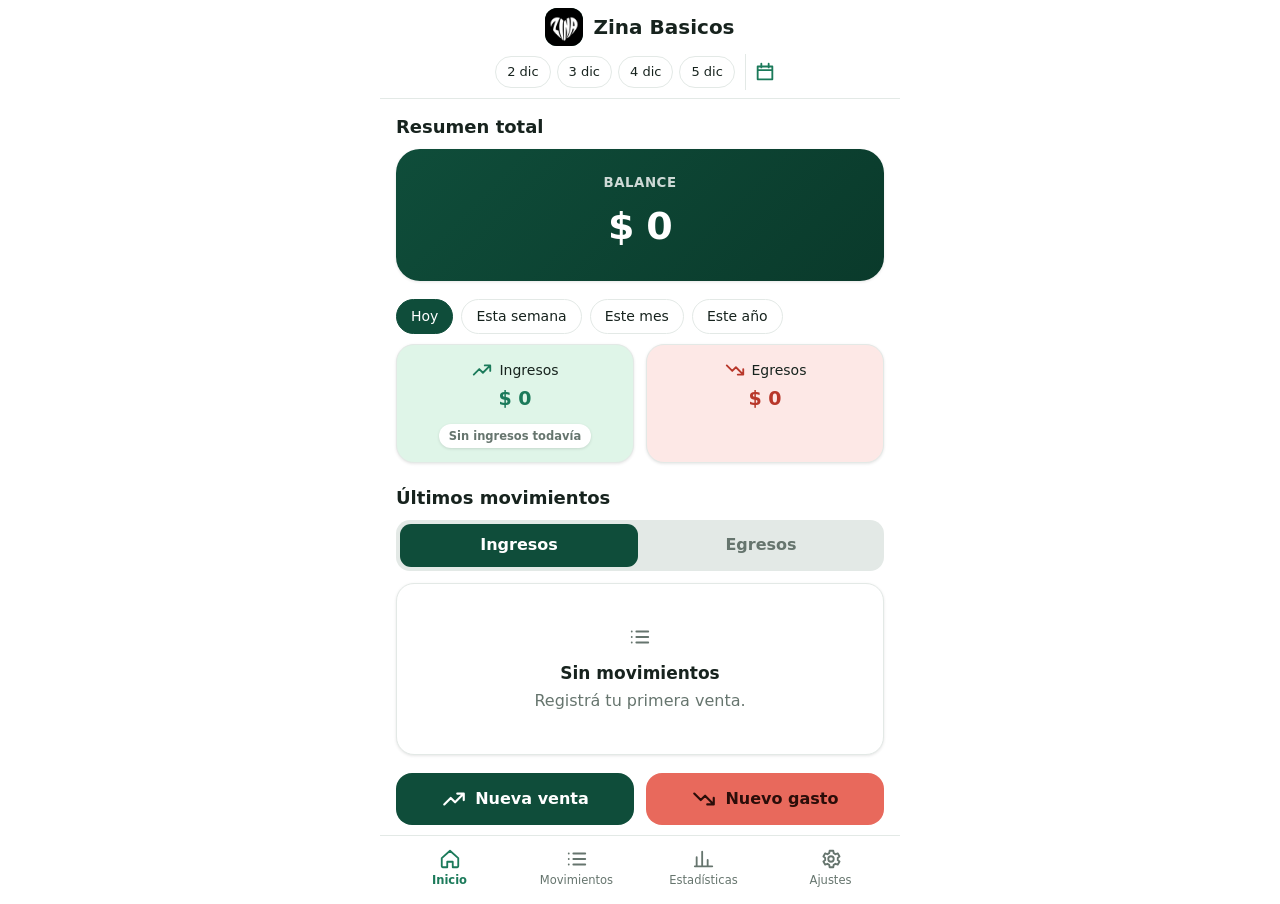
==== index.html @ 40f6b156 "Create index.html" ====
<!DOCTYPE html>
<html lang="es"><head><meta charset="utf-8">
<meta name="viewport" content="width=device-width, initial-scale=1, viewport-fit=cover, maximum-scale=1, user-scalable=no">
<title>Mi negocio</title>
<link rel="manifest" href="manifest.json">
<meta name="theme-color" content="#0f4d3a">
<meta name="mobile-web-app-capable" content="yes">
<link rel="icon" type="image/png" href="[data-uri]">
<link rel="apple-touch-icon" href="[data-uri]">
<style>
:root{--g:#0f4d3a;--g2:#1b7a5a;--gl:#dff5e8;--r:#b8372a;--rs:#e8695c;--rl:#fde8e6;--bg:#f4f6f5;--c:#fff;--t:#17231e;--m:#66756e;--b:#e3e9e6;--sh:0 2px 10px rgba(15,77,58,.08);box-sizing:border-box;padding-top:env(safe-area-inset-top,0px);padding-bottom:env(safe-area-inset-bottom,0px)}
:root[data-theme="dark"]{color-scheme:dark;--g:#1f7a5c;--g2:#3fb98a;--gl:#12291f;--r:#d9534a;--rl:#2e1715;--bg:#0b0b0c;--c:#161618;--t:#ececec;--m:#9a9a9f;--b:#2a2a2e;--sh:none}
*,*::before,*::after{box-sizing:inherit}
[hidden]{display:none!important}
/* Android: fondo blanco, sin zoom ni selección de texto */
:root{--bg:#fff;--c:#fff;--sh:0 1px 3px rgba(0,0,0,.1)}
html,body{background:#fff;font-family:Roboto,system-ui,"Segoe UI",sans-serif;touch-action:pan-x pan-y;user-select:none;-webkit-user-select:none;-webkit-touch-callout:none;-webkit-tap-highlight-color:transparent}
input,textarea,select{user-select:text;-webkit-user-select:text}
.card{border:1px solid var(--b)}.bal{text-align:center}.hd{justify-content:center}.sum{align-items:center;text-align:center}
.btn:active,.chip:active,nav button:active,.dots:active,.opt:active{opacity:.65}
body.kb nav,body.kb .fab{display:none!important}
body.kb .layer>div.fx .fxb{padding-bottom:45vh}
/* Botones y menú forman un solo bloque fijo abajo, sin huecos */
#dock{position:fixed;bottom:0;left:50%;transform:translateX(-50%);width:100%;max-width:520px;z-index:5;background:var(--bg)}
#dock .fab,#dock nav{position:static;transform:none;width:auto;max-width:none;bottom:auto;left:auto}
form,input,textarea,select{scroll-margin-top:112px;scroll-margin-bottom:12px}
/* Cabecera fija con fechas y barra de acciones sobre el menú */
#top{position:fixed;top:0;left:50%;transform:translateX(-50%);width:100%;max-width:520px;z-index:6;background:var(--bg);border-bottom:1px solid var(--b);padding:calc(8px + env(safe-area-inset-top,0px)) 16px 8px}
.brand{display:flex;align-items:center;gap:10px;justify-content:center}.brand h1{font-size:20px}.brand .logo{width:38px;height:38px;border-radius:12px;position:relative;overflow:hidden}.logo img{position:absolute;inset:0;width:100%;height:100%;object-fit:cover}
.dates{display:flex;align-items:center;gap:6px;margin-top:8px;overflow-x:auto;justify-content:center}
.dates .chip{padding:6px 11px;font-size:13px}
.calb{position:relative;width:40px;height:36px;display:grid;place-items:center;border-left:1px solid var(--b);margin-left:4px;color:var(--g2);flex:none}
.calb input{position:absolute;inset:0;width:100%;height:100%;opacity:0;padding:0;min-height:0;border:0}
#app{padding-top:104px;padding-bottom:170px}
.fab{position:fixed;left:50%;transform:translateX(-50%);width:100%;max-width:520px;bottom:calc(66px + env(safe-area-inset-bottom,0px));display:grid;grid-template-columns:1fr 1fr;gap:12px;padding:10px 16px;background:var(--bg);z-index:5}
.fab .btn{display:flex;align-items:center;justify-content:center;gap:8px}.fab .btn svg{width:26px;height:26px}
.fab .fin{background:var(--g)}.fab .fout{background:var(--rs);color:#2b0d09}.fab .cnt{background:var(--c);color:var(--g2);border:2px solid var(--g2);box-shadow:none}
html,body{margin:0;background:var(--bg);color:var(--t);font:16px/1.4 Roboto,system-ui,"Segoe UI",sans-serif}
button,input,select,textarea{font:inherit;color:inherit}
button{cursor:pointer;border:0;background:none}
#app{max-width:520px;margin:0 auto;padding:114px 16px 190px;min-height:100vh}
h1,h2,h3,p{margin:0}
.hd{display:flex;align-items:center;gap:12px;margin-bottom:16px}
.logo{width:44px;height:44px;border-radius:14px;background:var(--g);color:#fff;display:grid;place-items:center}
.hd h1{font-size:20px;font-weight:700}.hd p{color:var(--m);font-size:14px}
svg{width:22px;height:22px;fill:none;stroke:currentColor;stroke-width:2;stroke-linecap:round;stroke-linejoin:round;flex:none}
.bal{background:linear-gradient(135deg,var(--g),#0a3a2b);color:#fff;border-radius:24px;padding:22px;box-shadow:var(--sh)}
.bal small{opacity:.8;font-weight:600;letter-spacing:.04em}
.bal .big{font-size:38px;font-weight:800;margin:6px 0;letter-spacing:-.02em}
.bal p{font-size:13px;opacity:.75}
.bal.neg{background:linear-gradient(135deg,#c0392b,#8c2a20)}
.chips{display:flex;gap:8px;margin:18px 0 10px;overflow-x:auto}
.chip{padding:7px 14px;border-radius:999px;background:var(--c);border:1px solid var(--b);font-size:14px;white-space:nowrap}
.chip.on{background:var(--g);border-color:var(--g);color:#fff}
.two{display:grid;grid-template-columns:1fr 1fr;gap:12px}
.card{background:var(--c);border-radius:18px;padding:14px;box-shadow:var(--sh)}
.sum{display:flex;flex-direction:column;gap:4px}.sum b{font-size:19px}.sum span{display:flex;align-items:center;gap:6px;font-size:14px}
.sum.in{background:var(--gl)}.sum.in svg,.sum.in b{color:var(--g2)}
.sum.out{background:var(--rl)}.sum.out svg,.sum.out b{color:var(--r)}
h2.sec{font-size:18px;margin:22px 0 10px}
.tabs{display:grid;grid-template-columns:repeat(var(--n,2),1fr);gap:4px;background:var(--b);padding:4px;border-radius:14px;margin-bottom:12px}
.tabs button{padding:10px 4px;border-radius:11px;font-weight:600;color:var(--m)}
.tabs .on{color:#fff;background:var(--g)}.tabs .on.o{background:var(--r)}
.row{display:flex;align-items:center;gap:10px;padding:12px 4px;border-bottom:1px solid var(--b)}
.row:last-child{border:0}
.row .tx{flex:1;min-width:0}.row .tx b{display:block;overflow:hidden;text-overflow:ellipsis;white-space:nowrap}.row .tx small{color:var(--m)}
.amt{font-weight:700;white-space:nowrap}.amt.in{color:var(--g2)}.amt.out{color:var(--r)}
.dots{width:40px;height:40px;border-radius:12px;display:grid;place-items:center;color:var(--m)}
.dots:hover{background:var(--b)}
.acts{display:grid;grid-template-columns:1fr 1fr;gap:12px;margin-top:16px}
.btn{min-height:52px;border-radius:16px;font-weight:700;color:#fff;background:var(--g);padding:0 14px}
.btn.red{background:var(--rs);color:#2b0d09}.btn.ghost{background:var(--b);color:var(--t)}.btn.dng{background:var(--r)}
.link{color:var(--g2);font-weight:600;padding:8px 0}
.empty{text-align:center;padding:28px 12px;color:var(--m)}.empty b{display:block;color:var(--t);margin:8px 0 4px;font-size:17px}
nav{position:fixed;bottom:0;left:50%;transform:translateX(-50%);width:100%;max-width:520px;display:grid;grid-template-columns:repeat(var(--nn,4),1fr);background:var(--c);border-top:1px solid var(--b);padding:6px 6px calc(6px + env(safe-area-inset-bottom,0px));z-index:5}
nav button{display:flex;flex-direction:column;align-items:center;gap:2px;padding:6px 2px;font-size:11.5px;color:var(--m);border-radius:12px}
nav button.on{color:var(--g2);font-weight:700}
.layer{position:fixed;inset:0;z-index:20;background:var(--bg);overflow:auto;padding-top:env(safe-area-inset-top,0px)}
.layer>div{max-width:520px;margin:0 auto;padding:12px 16px 40px}
.fh{display:flex;align-items:center;gap:8px;margin-bottom:12px}.fh h2{font-size:20px}
.ib{width:44px;height:44px;border-radius:14px;display:grid;place-items:center;background:var(--c);box-shadow:var(--sh)}
label{display:block;font-weight:600;font-size:14px;margin:14px 0 6px}
input,select,textarea{width:100%;padding:13px 14px;border-radius:14px;border:1.5px solid var(--b);background:var(--c);min-height:48px}
input:focus,select:focus,textarea:focus,button:focus-visible{outline:3px solid var(--g2);outline-offset:1px}
.amtin{font-size:28px;font-weight:800}
.err{color:var(--r);font-size:13px;min-height:16px;display:block;margin-top:4px}
.shade{position:fixed;inset:0;background:rgba(0,0,0,.45);z-index:30;display:flex;align-items:flex-end;justify-content:center}
.shade.mid{align-items:center;padding:20px}
.sheet{background:var(--c);width:100%;max-width:520px;border-radius:24px 24px 0 0;padding:18px 18px calc(18px + env(safe-area-inset-bottom,0px))}
.mid .sheet{border-radius:22px}
.sheet h3{margin-bottom:8px}.sheet .opt{display:flex;gap:12px;align-items:center;width:100%;padding:14px 8px;text-align:left;border-radius:12px;font-weight:600}
.sheet .opt:hover{background:var(--b)}.sheet .opt.d{color:var(--r)}
dl{display:grid;grid-template-columns:auto 1fr;gap:8px 14px;margin:10px 0 16px}dt{color:var(--m)}dd{margin:0;font-weight:600;text-align:right;word-break:break-word}
#toast{position:fixed;left:50%;bottom:160px;transform:translateX(-50%);background:var(--g);color:#fff;padding:12px 18px;border-radius:14px;z-index:50;box-shadow:0 6px 20px rgba(0,0,0,.25);max-width:90%}
#toast.bad{background:var(--r)}
.chart{display:flex;align-items:flex-end;gap:8px;height:130px;overflow-x:auto;padding-bottom:4px}
.bk{flex:1;min-width:34px;display:flex;flex-direction:column;align-items:center;height:100%;justify-content:flex-end;font-size:11px;color:var(--m)}
.bars{display:flex;align-items:flex-end;gap:3px;height:100%;width:100%;justify-content:center}
.bars i{display:block;width:45%;max-width:18px;border-radius:5px 5px 0 0;min-height:2px}
.bars .i{background:var(--g2)}.bars .o{background:var(--rs)}
textarea.box{min-height:110px;font-size:12px;font-family:ui-monospace,monospace}
.kv{display:flex;justify-content:space-between;padding:10px 0;border-bottom:1px solid var(--b)}
.sw{width:52px;height:30px;border-radius:999px;background:var(--b);position:relative;flex:none;transition:.2s}.sw i{position:absolute;top:3px;left:3px;width:24px;height:24px;border-radius:50%;background:#fff;transition:.2s}.sw.on{background:var(--g2)}.sw.on i{left:25px}
/* Formularios de inventario: tarjeta centrada */
.ctr{min-height:100%;display:flex;flex-direction:column}.ctr .fcard{margin:auto 0}
.fcard{background:var(--c);border:1px solid var(--b);border-radius:28px;padding:26px 20px;box-shadow:0 8px 28px rgba(0,0,0,.12)}
.fcard h2{text-align:center;font-size:22px}.fcard .sub{text-align:center;color:var(--m);font-size:14px;margin:4px 0 8px}
.ficon{width:64px;height:64px;border-radius:20px;background:var(--gl);color:var(--g2);display:grid;place-items:center;margin:0 auto 12px}.ficon svg{width:30px;height:30px}.ficon.out{background:var(--rl);color:var(--r)}
/* Formulario de venta/gasto: encabezado de color con el importe grande y hoja blanca debajo */
.layer>div.fx{padding:0;min-height:100%;display:flex;flex-direction:column}.fx form{flex:1;display:flex;flex-direction:column}
.fxh{background:linear-gradient(135deg,var(--g),#0a3a2b);color:#fff;padding:12px 20px 52px}.fxh.out{background:linear-gradient(135deg,#c0453a,#8c2a20)}
.fxt{display:flex;align-items:center;gap:12px;margin-bottom:18px}.fxt b{font-size:19px}.fxt .ib{background:rgba(255,255,255,.18);box-shadow:none;color:#fff}
.fxh label{color:rgba(255,255,255,.8);margin:0 0 4px}.fxh .err{color:#ffe1dd}
.pf2{display:flex;align-items:center;gap:8px}.pf2 span{font-size:38px;font-weight:800;opacity:.8}.pf2 input{background:transparent;border:0;border-bottom:2px solid rgba(255,255,255,.5);border-radius:0;color:#fff;font-size:42px;font-weight:800;padding:0 0 4px;min-height:0}.pf2 input::placeholder{color:rgba(255,255,255,.45)}.pf2 input:focus{outline:0;border-bottom-color:#fff}
.fxb{flex:1;background:var(--bg);border-radius:28px 28px 0 0;margin-top:-28px;padding:8px 20px 40px}
/* Formularios como hoja inferior: simples, compactos y con el botón Guardar siempre a la vista */
@keyframes up{from{transform:translateY(40px);opacity:0}}
.layer:has(.fx),.layer:has(.ctr){background:rgba(0,0,0,.5);display:flex;align-items:flex-end}
.layer>div.fx,.layer>div.ctr{width:100%;min-height:0;max-height:94%;overflow:auto;background:var(--c);border-radius:28px 28px 0 0;padding:0;animation:up .25s ease-out}
.layer>div.fx::before{content:"";display:block;width:44px;height:5px;border-radius:9px;background:var(--b);margin:10px auto 0;flex:none}
.layer>div.ctr{padding:10px 20px 24px}
.ctr .fcard{box-shadow:none;border:0;background:none;padding:0;margin:0}
.fx .fxh,.fx .fxh.out{background:none;color:var(--t);padding:8px 20px 0}
.fx .fxt{margin-bottom:6px}.fx .fxt b{font-size:18px;color:var(--g2)}.fx .fxh.out .fxt b{color:var(--r)}
.fx .fxt .ib{background:var(--b);color:var(--t);width:40px;height:40px;border-radius:12px}
.fx .fxh label{color:var(--m);font-size:13px;margin:0 0 2px}.fx .fxh .err{color:var(--r)}
.fx .pf2 span{color:var(--m);font-size:30px}.fx .pf2 input{color:var(--t);font-size:36px;border-bottom:2px solid var(--b)}.fx .pf2 input::placeholder{color:var(--m);opacity:.5}.fx .pf2 input:focus{border-bottom-color:var(--g2)}
.fx .fxb{background:none;border-radius:0;margin:0;padding:0 20px 14px}
.fxb label,.ctr label{font-size:13px;color:var(--m);margin:12px 0 5px}
.fxb input,.fxb textarea,.fxb select,.ctr input,.ctr textarea,.ctr select{background:var(--b);background:color-mix(in srgb,var(--b) 55%,transparent);border-color:transparent;min-height:46px}
.fxb input:focus,.fxb textarea:focus,.fxb select:focus,.ctr input:focus,.ctr textarea:focus,.ctr select:focus{border-color:var(--g2);background:var(--c)}
.fxb .acts{position:sticky;bottom:0;background:var(--c);padding:10px 0 4px;margin-top:14px;grid-template-columns:1fr 2fr}
.il{display:flex;flex-wrap:wrap;gap:8px;align-items:center;padding:10px;border-radius:16px;border:1px solid var(--b);margin-bottom:8px}.il select{flex:1 1 100%}.il .step{flex:1}.il .step input{width:100%;min-width:0}.il .step button{width:44px;min-height:44px}
.pk{display:flex;align-items:center;gap:12px;padding:12px 6px;margin:0;border-bottom:1px solid var(--b);font-size:16px;color:var(--t)}.pk input{width:24px;height:24px;min-height:0;padding:0;flex:none;accent-color:var(--g2)}.pk small{display:block;color:var(--m);font-weight:400}.pk:has(input:disabled){opacity:.45}
.pf{position:relative}.pf span{position:absolute;left:16px;top:50%;transform:translateY(-50%);font-weight:800;font-size:22px;color:var(--m)}.pf input{padding-left:38px}
.step{display:flex;gap:10px;align-items:center}.step button{width:52px;min-height:52px;flex:none;border-radius:14px;background:var(--b);font-size:26px;font-weight:700;line-height:1}.step input{text-align:center;font-size:20px;font-weight:700}
.crow{display:flex;align-items:center;gap:10px;justify-content:space-between;padding:10px 0;border-bottom:1px solid var(--b)}.crow b{flex:1;min-width:0;overflow:hidden;text-overflow:ellipsis}.crow .step input{width:76px}.crow .step button{width:42px;min-height:42px;font-size:22px}
</style></head>
<body>
<header id="top"><div class="brand"><div class="logo" id="logo"></div><h1>Zina Basicos</h1></div><div class="dates" id="dates"></div></header>
<div id="app"><main id="main" aria-live="polite"></main></div>
<div id="dock"><div id="fab" class="fab"></div>
<nav aria-label="Navegación principal" id="nav"></nav></div>
<div id="layer" class="layer" hidden></div>
<div id="shade" class="shade" hidden></div>
<div id="toast" role="status" hidden></div>
<script>
"use strict";
/* ===== Iconos SVG integrados (sin dependencias) ===== */
const P={home:'M3 11l9-8 9 8v9a1 1 0 0 1-1 1h-5v-6H9v6H4a1 1 0 0 1-1-1z',list:'M8 6h13M8 12h13M8 18h13M3 6h.01M3 12h.01M3 18h.01',chart:'M4 20V10m6 10V4m6 16v-7m5 7H2',cog:'M12 15a3 3 0 1 0 0-6 3 3 0 0 0 0 6zm7.4-3a7.4 7.4 0 0 0-.1-1.2l2-1.6-2-3.4-2.4 1a7 7 0 0 0-2-1.2L14.5 3h-4l-.4 2.6a7 7 0 0 0-2 1.2l-2.4-1-2 3.4 2 1.6a7.4 7.4 0 0 0 0 2.4l-2 1.6 2 3.4 2.4-1a7 7 0 0 0 2 1.2l.4 2.6h4l.4-2.6a7 7 0 0 0 2-1.2l2.4 1 2-3.4-2-1.6c.1-.4.1-.8.1-1.2z',store:'M4 9l1-5h14l1 5M4 9a2.5 2.5 0 0 0 5 0 2.5 2.5 0 0 0 6 0 2.5 2.5 0 0 0 5 0M5 12v8h14v-8M10 20v-5h4v5',up:'M3 17l6-6 4 4 8-8M15 7h6v6',down:'M3 7l6 6 4-4 8 8M15 17h6v-6',dots:'M12 5h.01M12 12h.01M12 19h.01',back:'M15 18l-6-6 6-6',eye:'M2 12s4-7 10-7 10 7 10 7-4 7-10 7S2 12 2 12zm10 3a3 3 0 1 0 0-6 3 3 0 0 0 0 6z',edit:'M4 20h4L19 9l-4-4L4 16zM14 6l4 4',trash:'M4 7h16M10 11v6M14 11v6M6 7l1 13h10l1-13M9 7V4h6v3',cal:'M4 6h16v14H4zM4 10h16M8 3v4M16 3v4',box:'M21 8l-9-5-9 5v8l9 5 9-5zM3 8l9 5 9-5M12 13v8',plus:'M12 5v14M5 12h14',count:'M9 4h6v3H9zM7 5H5v16h14V5h-2M9 14l2 2 4-4'};
const ic=n=>`<svg viewBox="0 0 24 24" aria-hidden="true"><path d="${P[n]}"/></svg>`;

/* ===== Datos: localStorage (solo versión de prueba; importes en centavos enteros) =====
   S = {settings:{name,initial}, movs:[{id,type:'in'|'out',amount,desc,date,time,place,clientCat,cat,party,notes,created}], suppliers:[], clients:[]} */
const KEY='mi-negocio-v1';
function load(){try{const d=JSON.parse(localStorage.getItem(KEY));if(d&&Array.isArray(d.movs))return Object.assign({settings:{name:'Mi negocio',initial:0},suppliers:[],clients:[]},d)}catch(e){}
  return{settings:{name:'Mi negocio',initial:0},movs:[],suppliers:[],clients:[]}}
let mem=false;try{localStorage.setItem('_t','1');localStorage.removeItem('_t')}catch(e){mem=true}
let S=load();S.inv=S.inv||[];
/* Si el navegador bloquea localStorage, los datos quedan en memoria y se avisa en pantalla */
function save(){try{localStorage.setItem(KEY,JSON.stringify(S))}catch(e){mem=true}return true}

/* ===== Utilidades ===== */
const $=s=>document.querySelector(s);
const nf=new Intl.NumberFormat('es-AR',{style:'currency',currency:'ARS',minimumFractionDigits:0,maximumFractionDigits:2});
const fmt=c=>(c<0?'-':'')+'$ '+(Math.abs(c)/100).toLocaleString('en-US',{minimumFractionDigits:0,maximumFractionDigits:2});
const esc=s=>String(s??'').replace(/[&<>"']/g,c=>({'&':'&amp;','<':'&lt;','>':'&gt;','"':'&quot;',"'":'&#39;'}[c]));
const pad=n=>String(n).padStart(2,'0');
const iso=d=>d.getFullYear()+'-'+pad(d.getMonth()+1)+'-'+pad(d.getDate());
const today=()=>iso(new Date());
function parseMoney(v){v=String(v).trim().replace(/[^\d.,]/g,'');if(!v)return NaN;
  v=v.replace(/,/g,'');
  const n=Number(v);return isFinite(n)?Math.round(n*100):NaN}
const uid=()=>{try{return crypto.randomUUID()}catch(e){return Date.now().toString(36)+Math.random().toString(36).slice(2)}};
function dlabel(m){const y=iso(new Date(Date.now()-864e5));if(m.date===today())return 'Hoy'+(m.time?', '+m.time:'');if(m.date===y)return 'Ayer';return m.date.split('-').reverse().join('/')}
function inPer(d,p){const t=new Date(),ts=today();if(p==='day')return d===ts;if(p==='month')return d.slice(0,7)===ts.slice(0,7);if(p==='year')return d.slice(0,4)===ts.slice(0,4);
  const k=(t.getDay()+6)%7,a=new Date(t);a.setDate(t.getDate()-k);const b=new Date(a);b.setDate(a.getDate()+6);return d>=iso(a)&&d<=iso(b)}
/* Stock: suma (+1) o descuenta (-1) la cantidad vendida de un movimiento */
const stk=(m,s)=>{(m.items||(m.itemId?[{id:m.itemId,qty:m.qty}]:[])).forEach(x=>{const i=S.inv.find(y=>y.id===x.id);if(i)i.stock+=s*(x.qty||0)})};
const sum=(l,t)=>l.filter(m=>m.type===t).reduce((a,m)=>a+m.amount,0);
const sorted=l=>[...l].sort((a,b)=>b.date.localeCompare(a.date)||b.created-a.created);
const avail=()=>S.settings.initial+sum(S.movs,'in')-sum(S.movs,'out');
const PER=[['day','Hoy'],['week','Esta semana'],['month','Este mes'],['year','Este año']];
const CLI=['Minorista','Mayorista','Cliente habitual','Otro'],CAT=['Mercadería','Transporte','Alquiler','Servicios','Sueldos','Otro'];

/* ===== Estado de UI ===== */
const U={tab:'home',ht:'in',hp:'day',mt:'all',mp:'month',sp:'month',sd:'',md:''};
let busy=false,pendingDel=null;
function toast(t,bad){const e=$('#toast');e.textContent=t;e.className=bad?'bad':'';e.hidden=false;clearTimeout(toast.k);toast.k=setTimeout(()=>e.hidden=true,2600)}

/* ===== Vistas ===== */
const chips=(cur,act)=>`<div class="chips" role="group">${PER.map(([k,l])=>`<button class="chip${cur===k?' on':''}" data-a="${act}" data-v="${k}">${l}</button>`).join('')}</div>`;
function tabs(items,cur,act){return `<div class="tabs" role="tablist" style="--n:${items.length}">${items.map(([k,l])=>`<button role="tab" aria-selected="${cur===k}" class="${cur===k?'on':''}${k==='out'?' o':''}" data-a="${act}" data-v="${k}">${l}</button>`).join('')}</div>`}
function row(m){const o=m.type==='out';const sub=[dlabel(m),o?m.cat:(m.client!==m.desc?m.client:m.clientCat),o?(m.party&&'Proveedor: '+m.party):m.place].filter(Boolean).map(esc).join(' · ');
  return `<div class="row"><div class="tx"><b>${esc(m.desc)}</b><small>${sub}</small></div><span class="amt ${m.type}">${o?'−':'+'}${fmt(m.amount)}</span><button class="dots" data-a="menu" data-id="${m.id}" aria-label="Opciones de ${esc(m.desc)}">${ic('dots')}</button></div>`}
const emptyList=(t)=>`<div class="empty">${ic('list')}<b>Sin movimientos</b>${t}</div>`;

/* Compara los ingresos de hoy con los de ayer */
function vsY(per){const nw0=new Date(),Y=nw0.getFullYear(),M=nw0.getMonth(),D=nw0.getDate(),dt=(y,m,x)=>iso(new Date(y,m,x));let cu,pr,lb;
  /* Mismo tramo de tiempo en ambos períodos: lo que va de la semana/mes/año contra el período anterior hasta el mismo día */
  if(per==='week'){const k=(nw0.getDay()+6)%7;cu=[dt(Y,M,D-k),dt(Y,M,D)];pr=[dt(Y,M,D-k-7),dt(Y,M,D-7)];lb='la semana pasada'}
  else if(per==='month'){cu=[dt(Y,M,1),dt(Y,M,D)];pr=[dt(Y,M-1,1),dt(Y,M-1,Math.min(D,new Date(Y,M,0).getDate()))];lb='el mes pasado'}
  else if(per==='year'){cu=[dt(Y,0,1),dt(Y,M,D)];pr=[dt(Y-1,0,1),dt(Y-1,M,M===1&&D===29?28:D)];lb='el año pasado'}
  else{cu=[dt(Y,M,D),dt(Y,M,D)];pr=[dt(Y,M,D-1),dt(Y,M,D-1)];lb='ayer'}
  const at=r=>sum(S.movs.filter(m=>m.date>=r[0]&&m.date<=r[1]),'in');
  const p=at(pr),n=at(cu);let tx,c='var(--m)',i='';
  if(p===0)tx=n===0?'Sin ingresos todavía':'No hubo ingresos '+lb;
  else{const r=Math.round((n-p)/p*1000)/10,a=Math.abs(r),s=a%1?a.toFixed(1):String(a);
    if(r>0){tx=s+'% más que '+lb;c='var(--g2)';i=ic('up')}else if(r<0){tx=s+'% menos que '+lb;c='var(--r)';i=ic('down')}else tx='Igual que '+lb}
  return `<span style="display:inline-flex;align-items:center;justify-content:center;gap:4px;margin-top:8px;padding:4px 10px;border-radius:999px;background:var(--c);box-shadow:0 1px 3px rgba(0,0,0,.12);font-size:11.5px;font-weight:700;color:${c};text-align:center">${i.replace('<svg','<svg style="width:14px;height:14px;color:'+c+'"')}${tx}</span>`}
/* Tarjeta de progreso de la meta mensual (solo si hay meta) */
function goalCard(){const g=S.settings.goal||0;if(!g||!S.settings.goalOn)return '';const v=sum(S.movs.filter(m=>inPer(m.date,'month')),'in'),r=Math.round(v/g*100),ok=v>=g;
  return `<div class="card" style="margin-top:12px"><div style="display:flex;justify-content:space-between;align-items:baseline"><b>Meta del mes</b><b style="color:${ok?'var(--g2)':'var(--t)'}">${r}%</b></div><div style="height:10px;border-radius:99px;background:var(--b);margin:10px 0 8px;overflow:hidden"><div style="width:${Math.min(100,r)}%;height:100%;background:var(--g2);border-radius:99px"></div></div><small style="color:var(--m)">${fmt(v)} de ${fmt(g)} · ${ok?'¡Meta cumplida!':'faltan '+fmt(g-v)}</small></div>`}
function vHome(){const per=S.movs.filter(m=>inPer(m.date,U.hp)),list=sorted(S.movs.filter(m=>m.type===U.ht));
  const shown=list.slice(0,5);
  return `<h2 class="sec" style="margin:0 0 10px">Resumen total</h2>
  <section class="bal${avail()<0?' neg':''}"><small>BALANCE</small><div class="big">${fmt(avail())}</div></section>
  ${chips(U.hp,'hper')}
  <div class="two"><div class="card sum in"><span>${ic('up')}Ingresos</span><b>${fmt(sum(per,'in'))}</b>${vsY(U.hp)}</div><div class="card sum out"><span>${ic('down')}Egresos</span><b>${fmt(sum(per,'out'))}</b></div></div>
  ${goalCard()}
  <h2 class="sec">Últimos movimientos</h2>
  ${tabs([['in','Ingresos'],['out','Egresos']],U.ht,'htab')}
  <div class="card">${shown.length?shown.map(row).join(''):emptyList(U.ht==='in'?'Registrá tu primera venta.':'Registrá tu primer gasto.')}</div>
  ${list.length>5?`<button class="link" data-a="tab" data-v="mov">Ver todos los movimientos</button>`:''}
  `}

function vMov(){let l=sorted(S.movs.filter(m=>(U.md?m.date===U.md:inPer(m.date,U.mp))&&(U.mt==='all'||m.type===U.mt)));
  return `<header class="hd"><div><h1>Movimientos</h1><p>${l.length} en el período</p></div></header>
  ${tabs([['all','Todos'],['in','Ingresos'],['out','Egresos']],U.mt,'mtab')}${U.md?`<div class="chips"><span class="chip on">${U.md.split('-').reverse().join('/')}</span><button class="chip" data-a="mdclear">Quitar fecha</button></div>`:''}${chips(U.md?'':U.mp,'mper')}
  <div class="card">${l.length?l.map(row).join(''):emptyList('No hay movimientos con estos filtros.')}</div>`}

function vStats(){const l=S.movs.filter(m=>U.sd?m.date===U.sd:inPer(m.date,U.sp)),i=sum(l,'in'),o=sum(l,'out');
  let body;
  if(!S.movs.length)body=`<div class="card empty">${ic('chart')}<b>Todavía no hay datos</b>Registrá tu primera venta para ver tus estadísticas.</div>`;
  else if(!l.length)body=`<div class="card empty">${ic('chart')}<b>Sin movimientos en este período</b>Probá con otro período.</div>`;
  else if(U.sd)body=`<h2 class="sec">Movimientos del día</h2><div class="card">${sorted(l).map(row).join('')}</div>`;
  else{const yr=U.sp==='year',B={};l.forEach(m=>{const k=yr?m.date.slice(0,7):m.date;(B[k]=B[k]||{i:0,o:0})[m.type==='in'?'i':'o']+=m.amount});
    const ks=Object.keys(B).sort().slice(-12),mx=Math.max(...ks.map(k=>Math.max(B[k].i,B[k].o)));
    const lb=k=>{const p=k.split('-');return yr?p[1]+'/'+p[0].slice(2):p[2]+'/'+p[1]};
    body=`<div class="card"><div class="chart" role="img" aria-label="Ingresos frente a egresos">${ks.map(k=>`<div class="bk"><div class="bars"><i class="i" style="height:${B[k].i/mx*100}%"></i><i class="o" style="height:${B[k].o/mx*100}%"></i></div>${lb(k)}</div>`).join('')}</div>
    <p style="font-size:13px;color:var(--m);margin-top:8px">Verde: ingresos · Rojo: egresos</p></div>
    <h2 class="sec">Historial del período</h2><div class="card">${[...ks].reverse().map(k=>`<div class="kv"><span>${lb(k)}</span><span><b class="amt in">+${fmt(B[k].i)}</b> &nbsp; <b class="amt out">−${fmt(B[k].o)}</b></span></div>`).join('')}</div>`}
  return `<header class="hd"><div><h1>Estadísticas</h1><p>Calculadas con tus movimientos</p></div></header>${chips(U.sd?'':U.sp,'sper').replace(/Hoy/,'Día').replace('Esta semana','Semana').replace('Este mes','Mes').replace('Este año','Año')}<div class="card" style="display:flex;gap:8px;align-items:center;margin-bottom:12px"><label for="sd" style="margin:0;white-space:nowrap">Ver un día</label><input id="sd" type="date" value="${U.sd}">${U.sd?'<button class="chip" data-a="sdclear">Quitar</button>':''}</div>
  <div class="two"><div class="card sum in"><span>${ic('up')}Ingresos</span><b>${fmt(i)}</b></div><div class="card sum out"><span>${ic('down')}Egresos</span><b>${fmt(o)}</b></div></div>
  <div class="card sum" style="margin:12px 0"><span>Resultado neto</span><b style="color:${i-o<0?'var(--r)':'var(--g2)'}">${fmt(i-o)}</b></div>${body}`}

function vSet(){const sw=(k,t,d)=>`<div class="card" style="display:flex;align-items:center;gap:12px;margin-bottom:12px"><div style="flex:1"><b>${t}</b><p style="color:var(--m);font-size:14px">${d}</p></div><button class="sw${S.settings[k]?' on':''}" role="switch" aria-checked="${!!S.settings[k]}" aria-label="${t}" data-a="tog" data-v="${k}"><i></i></button></div>`;
  return `<header class="hd"><div><h1>Ajustes</h1></div></header>${sw('dark','Modo oscuro','Fondo negro para usar de noche.')}${sw('inv','Habilitar inventario','Agrega la sección Inventario y permite elegir productos al vender.')}${sw('goalOn','Habilitar meta mensual','Muestra en Inicio tu progreso de ventas del mes.')}${setForms()}`}
/* Saldo inicial y meta mensual (importes con comas automáticas) */
function setForms(){const nf2=c=>c?(c/100).toLocaleString('en-US',{maximumFractionDigits:2}):'';
  const f=(id,t,d,n,v,e,b)=>`<form id="${id}" class="card" novalidate style="margin-bottom:12px"><b>${t}</b><p style="color:var(--m);font-size:14px;margin-bottom:10px">${d}</p><input class="money" name="${n}" inputmode="numeric" placeholder="$ 0" autocomplete="off" aria-label="${t}" value="${nf2(v)}"><small class="err" id="${e}"></small><button class="btn" style="width:100%;margin-top:8px">${b}</button></form>`;
  return f('sf','Saldo inicial','Con cuánta plata arrancás. Se suma al balance.','initial',S.settings.initial,'se','Guardar saldo inicial')+(S.settings.goalOn?f('gf','Meta mensual de ventas','Tu objetivo de ingresos por mes. Dejalo vacío para quitarla.','goal',S.settings.goal,'ge','Guardar meta'):'')}
function vSetOld(){return `<header class="hd"><div><h1>Ajustes</h1><p>Configuración y copia de datos</p></div></header>
  <form id="sf" class="card" novalidate><label for="sn" style="margin-top:0">Nombre del negocio</label><input id="sn" name="name" value="${esc(S.settings.name)}" maxlength="40">
  <label for="si">Saldo inicial (ARS)</label><input id="si" name="initial" inputmode="decimal" value="${(S.settings.initial/100).toString().replace('.',',')}"><small class="err" id="se"></small>
  <button class="btn" style="width:100%;margin-top:8px">Guardar ajustes</button></form>
  <h2 class="sec">Copia de seguridad</h2><div class="card"><p style="color:var(--m);font-size:14px">Copiá este texto para guardar tus datos, o pegá una copia y tocá Importar (reemplaza lo actual).</p>
  <label for="ex">Datos (JSON)</label><textarea id="ex" class="box" spellcheck="false">${esc(JSON.stringify(S))}</textarea>
  <div class="acts"><button class="btn ghost" data-a="copy">Copiar</button><button class="btn" data-a="import">Importar</button></div></div>
  <div class="acts"><button class="btn dng" data-a="reset" style="grid-column:1/-1">Borrar todos los datos</button></div>`}

/* ===== Inventario ===== */
function vInv(){const l=[...S.inv].sort((a,b)=>a.name.localeCompare(b.name)),u=l.reduce((a,i)=>a+i.stock,0),v=l.reduce((a,i)=>a+i.price*i.stock,0);
  return `<header class="hd"><div><h1>Inventario</h1><p>${l.length} productos</p></div></header><div class="two" style="margin-bottom:12px"><div class="card sum in"><span>${ic('box')}Productos total</span><b>${u}</b></div><div class="card sum"><span>Costo total</span><b>${fmt(v)}</b></div></div><div class="card">${l.length?l.map(i=>`<div class="row"><div class="tx"><b>${esc(i.name)}</b><small>Stock: <span style="color:${i.stock<=0?'var(--r)':'inherit'}">${i.stock}</span></small></div><span class="amt">${fmt(i.price)}</span><button class="dots" data-a="itemmenu" data-id="${i.id}" aria-label="Opciones de ${esc(i.name)}">${ic('dots')}</button></div>`).join(''):`<div class="empty">${ic('box')}<b>Sin productos</b>Agregá tu primer producto con su precio y stock.</div>`}</div>`}
function openItem(id){const i=(id&&S.inv.find(x=>x.id===id))||{};const L=$('#layer');L.hidden=false;document.body.style.overflow='hidden';
  L.innerHTML=`<div class="ctr"><div class="fh"><button class="ib" type="button" data-a="back" aria-label="Volver">${ic('back')}</button></div><form id="if" class="fcard" autocomplete="off" novalidate data-id="${id||''}"><div class="ficon">${ic('box')}</div><h2>${id?'Editar producto':'Nuevo producto'}</h2><p class="sub">Cargá el nombre, el precio y las unidades que tenés.</p>
  <label for="in">Nombre del producto</label><input id="in" name="name" autocomplete="off" maxlength="60" placeholder="Ej: Una remerita de boca" value="${esc(i.name||'')}"><small class="err" id="e1"></small>
  <label for="fa">Precio</label><div class="pf"><span>$</span><input id="fa" name="price" class="amtin" inputmode="numeric" placeholder="0" autocomplete="off" value="${i.price?(i.price/100).toLocaleString('en-US',{maximumFractionDigits:2}):''}"></div><small class="err" id="ea"></small>
  <label for="is">Stock (unidades)</label><div class="step"><button type="button" data-a="stk" data-t="is" data-v="-1" aria-label="Restar">−</button><input id="is" name="stock" inputmode="numeric" value="${i.stock??''}"><button type="button" data-a="stk" data-t="is" data-v="1" aria-label="Sumar">+</button></div><small class="err" id="e2"></small>
  <div class="acts"><button type="button" class="btn ghost" data-a="back">Cancelar</button><button class="btn">${id?'Guardar cambios':'Guardar producto'}</button></div></form></div>`;try{history.pushState({f:1},'')}catch(e){}}
function submitItem(f){const d=Object.fromEntries(new FormData(f)),pr=parseMoney(d.price),st=Math.floor(Number(d.stock));let bad=0;
  ['e1','ea','e2'].forEach(k=>$('#'+k).textContent='');
  if(!d.name.trim()){$('#e1').textContent='Escribí el nombre del producto.';bad=1}
  if(d.price===''||!(pr>=0)){$('#ea').textContent='Ingresá el precio.';bad=1}
  if(d.stock===''||!(st>=0)){$('#e2').textContent='Ingresá el stock (0 o más).';bad=1}
  if(bad)return;const rec={name:d.name.trim(),price:pr,stock:st};
  if(f.dataset.id)Object.assign(S.inv.find(x=>x.id===f.dataset.id),rec);else S.inv.push(Object.assign({id:uid()},rec));
  save();closeForm();render();toast('Producto guardado')}
/* Conteo de stock: edita las cantidades de todos los productos en un solo formulario */
function openCount(){const L=$('#layer');L.hidden=false;document.body.style.overflow='hidden';
  L.innerHTML=`<div class="ctr"><div class="fh"><button class="ib" type="button" data-a="back" aria-label="Volver">${ic('back')}</button><h2>Conteo de stock</h2></div>
  <form id="cf" class="fcard" novalidate>${S.inv.length?`<p style="color:var(--m);font-size:14px">Poné la cantidad real que tenés de cada producto.</p>`+[...S.inv].sort((a,b)=>a.name.localeCompare(b.name)).map(i=>`<div class="crow"><b>${esc(i.name)}</b><div class="step"><button type="button" data-a="stk" data-t="c_${i.id}" data-v="-1" aria-label="Restar">−</button><input id="c_${i.id}" name="${i.id}" inputmode="numeric" value="${i.stock}" aria-label="${esc(i.name)}"><button type="button" data-a="stk" data-t="c_${i.id}" data-v="1" aria-label="Sumar">+</button></div></div>`).join('')+`<small class="err" id="ec"></small><div class="acts"><button type="button" class="btn ghost" data-a="back">Cancelar</button><button class="btn">Guardar conteo</button></div>`:`<div class="empty">${ic('box')}<b>Sin productos</b>Creá un producto para poder contar el stock.</div>`}</form></div>`;
  try{history.pushState({f:1},'')}catch(e){}}
function submitCount(f){const v={};for(const i of S.inv){const r=f.elements[i.id].value.trim(),n=Math.floor(Number(r));if(r===''||!(n>=0)){$('#ec').textContent='Revisá "'+i.name+'": ingresá un número (0 o más).';f.elements[i.id].focus();return}v[i.id]=n}
  S.inv.forEach(i=>i.stock=v[i.id]);save();closeForm();render();toast('Conteo guardado')}
function itemMenu(id){const i=S.inv.find(x=>x.id===id);if(!i)return;sheet(`<h3>${esc(i.name)}</h3><button class="opt" data-a="itemedit" data-id="${id}">${ic('edit')}Editar</button><button class="opt d" data-a="itemdel" data-id="${id}">${ic('trash')}Eliminar</button>`)}
function itemDel(id){const i=S.inv.find(x=>x.id===id);if(!i)return;sheet(`<h3>Eliminar producto</h3><p>¿Querés eliminar ${esc(i.name)} del inventario? Las ventas ya registradas no se modifican.</p><div class="acts"><button class="btn ghost" data-a="close">Cancelar</button><button class="btn dng" data-a="itemdelok" data-id="${id}">Sí, eliminar</button></div>`,1)}

/* Cabecera fija: logo, nombre, últimos 4 días y calendario; barra de acciones sobre el menú */
/* El botón "atrás" desde cualquier sección vuelve a Inicio; el espacio final se ajusta a la altura del bloque inferior */
function pushT(){if(U.tab==='home'){try{history.pushState({t:1},'')}catch(e){}}}
function dockPad(){const d=$('#dock'),a=$('#app');if(d&&a)a.style.paddingBottom=(d.offsetHeight+12)+'px'}
window.addEventListener('resize',dockPad);
if(window.ResizeObserver)new ResizeObserver(dockPad).observe($('#dock'));
function chrome(){document.documentElement.dataset.theme=S.settings.dark?'dark':'light';$('#nav').style.setProperty('--nn',S.settings.inv?5:4);const M=['ene','feb','mar','abr','may','jun','jul','ago','sep','oct','nov','dic'];let h='';
  for(let k=4;k>=1;k--){const d=new Date(Date.now()-k*864e5),s=iso(d);h+=`<button class="chip${U.md===s?' on':''}" data-a="day" data-v="${s}">${d.getDate()} ${M[d.getMonth()]}</button>`}
  if(!$('#logo').firstChild)$('#logo').innerHTML=ic('store')+'<img alt="Zina Basicos" referrerpolicy="no-referrer" src="[data-uri]" onerror="this.remove()">';
  $('#dates').innerHTML=h+`<span class="calb">${ic('cal')}<input type="date" id="cd" aria-label="Elegir fecha en el calendario"></span>`;
  $('#fab').hidden=!(U.tab==='home'||U.tab==='inv');
  $('#fab').innerHTML=U.tab==='inv'?`<button class="btn cnt" data-a="count">${ic('count')}Conteo de stock</button><button class="btn fin" data-a="itemnew">${ic('plus')}Crear producto</button>`:`<button class="btn fin" data-a="new" data-v="in">${ic('up')}Nueva venta</button><button class="btn fout" data-a="new" data-v="out">${ic('down')}Nuevo gasto</button>`;dockPad()}
function render(){chrome();$('#main').innerHTML=(mem?'<div class="card" style="background:var(--rl);margin-bottom:12px;font-size:14px"><b>Modo temporal:</b> este navegador no permite guardar datos. Se mantienen solo mientras la app esté abierta. Abrí el archivo index.html en tu navegador para que se conserven.</div>':'')+{home:vHome,mov:vMov,stats:vStats,set:vSet,inv:vInv}[U.tab]();
  $('#nav').innerHTML=[['home','Inicio','home'],['mov','Movimientos','list'],['stats','Estadísticas','chart']].concat(S.settings.inv?[['inv','Inventario','box']]:[]).concat([['set','Ajustes','cog']]).map(([k,l,i])=>`<button data-a="tab" data-v="${k}" class="${U.tab===k?'on':''}"${U.tab===k?' aria-current="page"':''}>${ic(i)}${l}</button>`).join('');dockPad()}

/* ===== Formularios (pantalla completa dentro de la app) ===== */
function openForm(type,id){const m=id?S.movs.find(x=>x.id===id):null,o=type==='out',v=m||{};
  const opts=(a,c)=>`<option value="">— Elegir —</option>`+a.map(x=>`<option${x===c?' selected':''}>${x}</option>`).join('');
  const L=$('#layer');L.hidden=false;document.body.style.overflow='hidden';
  L.innerHTML=`<div class="fx"><form id="mf" autocomplete="off" novalidate data-type="${type}" data-id="${m?m.id:''}"><div class="fxh${o?' out':''}"><div class="fxt"><button class="ib" type="button" data-a="back" aria-label="Volver">${ic('back')}</button><b>${m?(o?'Editar gasto':'Editar venta'):(o?'Nuevo gasto':'Nueva venta')}</b></div><label for="fa">Importe</label><div class="pf2"><span>$</span><input id="fa" name="amount" inputmode="numeric" placeholder="0" autocomplete="off" value="${m?(m.amount/100).toLocaleString('en-US',{maximumFractionDigits:2}):''}"></div><small class="err" id="ea"></small></div><div class="fxb">
  <label for="ff">Fecha</label><input id="ff" name="date" type="date" value="${v.date||today()}"><small class="err" id="ef"></small>
  
  ${o?`<label for="fd">Producto</label><input id="fd" name="desc" autocomplete="off" maxlength="80" value="${esc(v.desc||'')}"><small class="err" id="e1"></small>
  <label for="fp">Proveedor (opcional)</label><input id="fp" name="party" autocomplete="off" maxlength="60" value="${esc(v.party||'')}"><datalist id="sup">${S.suppliers.map(s=>`<option value="${esc(s)}">`).join('')}</datalist>
  <label for="fn">Nota (opcional)</label><textarea id="fn" name="notes" rows="2" maxlength="200">${esc(v.notes||'')}</textarea>`
  :`<label for="fc">Cliente</label><input id="fc" name="client" autocomplete="off" maxlength="60" value="${esc(v.client||'')}"><small class="err" id="e1"></small>
  ${S.settings.inv?`<label>Productos del inventario</label><div id="il"></div><button type="button" class="chip" id="al" data-a="addline">+ Agregar producto</button><small class="err" id="e4"></small>`:''}
  <label for="fd">Producto</label><input id="fd" name="desc" autocomplete="off" maxlength="80" value="${esc(v.desc||'')}"><small class="err" id="e3"></small><div id="xp"></div><button type="button" class="chip" id="ap" data-a="addp">${S.settings.inv?'+ Agregar producto nuevo':'+ Agregar otro producto'}</button>
  <label for="fl">Lugar de entrega</label><input id="fl" name="place" maxlength="60" autocomplete="off" value="${esc(v.place||'')}">
  <small class="err" id="e2"></small>
  <label for="fn">Nota (opcional)</label><textarea id="fn" name="notes" rows="2" maxlength="200">${esc(v.notes||'')}</textarea>`}
  <div class="acts"><button type="button" class="btn ghost" data-a="back">Cancelar</button><button class="btn${o?' red':''}">${m?'Guardar cambios':(o?'Guardar gasto':'Guardar venta')}</button></div></div></form></div>`;
  if(S.settings.inv&&!o)(v.items||(v.itemId?[{id:v.itemId,qty:v.qty}]:[])).forEach(x=>addLine(x.id,x.qty));
  if(S.settings.inv&&!o&&v.items&&v.items.length&&v.xt)v.xt.forEach(x=>addX(x));
  try{history.pushState({f:1},'')}catch(e){}setTimeout(()=>$('#fa')&&$('#fa').focus(),50)}
/* Venta con varios productos del inventario: cada línea tiene producto + cantidad; el importe y el nombre se completan solos */
function addLine(id,q){const d=document.createElement('div');d.className='il';
  d.innerHTML=`<select name="itemId" aria-label="Producto"><option value="">— Elegir producto —</option>${S.inv.map(i=>`<option value="${i.id}"${id===i.id?' selected':''}>${esc(i.name)} · ${fmt(i.price)} · stock ${i.stock}</option>`).join('')}</select><div class="step"><button type="button" data-a="lq" data-v="-1" aria-label="Restar">−</button><input name="qty" inputmode="numeric" value="${q||1}" aria-label="Cantidad"><button type="button" data-a="lq" data-v="1" aria-label="Sumar">+</button></div><button type="button" class="dots" data-a="lrm" aria-label="Quitar producto">${ic('trash')}</button>`;
  $('#il').appendChild(d);sumLines();lblAdd()}
function addX(t){const d=document.createElement('div');d.className='il';d.innerHTML='<input name="xdesc" autocomplete="off" maxlength="80" placeholder="Otro producto" aria-label="Otro producto" style="flex:1 1 0;min-width:0" value="'+esc(t||'')+'"><button type="button" class="dots" data-a="lrm" aria-label="Quitar producto">'+ic('trash')+'</button>';$('#xp').appendChild(d);if(t===undefined)d.querySelector('input').focus()}
function lblAdd(){const b=$('#al');if(b)b.textContent=document.querySelector('#il .il')?'+ Agregar otro producto':'+ Agregar producto'}
function sumLines(){let t=0;const n=[];document.querySelectorAll('#il .il').forEach(r=>{const p=S.inv.find(x=>x.id===r.querySelector('select').value);if(!p)return;const q=Math.max(1,Math.floor(Number(r.querySelector('.step input').value))||1);t+=p.price*q;n.push(p.name+(q>1?' x'+q:''))});
  if(!n.length)return;$('#fa').value=(t/100).toLocaleString('en-US',{maximumFractionDigits:2});$('#fd').value=n.join(', ')}
let skipPop=false;
function closeForm(p){$('#layer').hidden=true;$('#layer').innerHTML='';document.body.style.overflow='';if(!p){try{if(history.state&&history.state.f){skipPop=true;history.back()}}catch(e){}}}

function submitForm(f){if(busy)return;const fd=new FormData(f),d=Object.fromEntries(fd),o=f.dataset.type==='out',id=f.dataset.id;
  const a=parseMoney(d.amount);let bad=false;$('#ea').textContent='';$('#ef').textContent='';
  if(!(a>0)){$('#ea').textContent='Ingresá un importe mayor que cero.';bad=true}
  if(!/^\d{4}-\d{2}-\d{2}$/.test(d.date||'')){$('#ef').textContent='Elegí una fecha válida.';bad=true}
  const nm=[d.desc.trim()].concat(fd.getAll('xdesc').map(x=>x.trim())).filter(Boolean).join(', '),cl=o?'':d.client.trim();$('#e1').textContent='';if(o){if(!nm){$('#e1').textContent='Escribí el producto.';bad=true}}else{$('#e3').textContent='';if(!cl){$('#e1').textContent='Escribí el cliente.';bad=true}if(!nm){$('#e3').textContent='Escribí el producto.';bad=true}}
  if(!o){$('#e2').textContent='';if(!d.place.trim()){$('#e2').textContent='Escribí el lugar de entrega.';bad=true}}
  if(bad)return;
  const mg={};if(!o)fd.getAll('itemId').forEach((x,k)=>{if(x&&S.inv.find(y=>y.id===x))mg[x]=(mg[x]||0)+(Math.floor(Number(fd.getAll('qty')[k]))||1)});
  const old=id?S.movs.find(x=>x.id===id):null,oq=old?(old.items||(old.itemId?[{id:old.itemId,qty:old.qty}]:[])):[];
  const its=Object.keys(mg).map(k=>{const p=S.inv.find(y=>y.id===k);return{id:k,name:p.name,price:p.price,qty:mg[k]}});
  for(const x of its){const p=S.inv.find(y=>y.id===x.id),have=p.stock+oq.filter(z=>z.id===x.id).reduce((a,z)=>a+(z.qty||0),0);if(x.qty>have){$('#e4').textContent='Stock insuficiente de '+p.name+' (hay '+have+').';return}}
  busy=true;const t=nm;
  const rec=o?{amount:a,desc:t,date:d.date,party:d.party.trim(),notes:d.notes.trim()}:{amount:a,desc:t,client:cl,date:d.date,place:d.place.trim(),notes:d.notes.trim(),items:its,xt:its.length?fd.getAll('xdesc').map(x=>x.trim()).filter(Boolean):[]};
  const before=JSON.stringify(S);
  if(id){const m=S.movs.find(x=>x.id===id);if(!m){busy=false;return toast('No se encontró el movimiento',1)}stk(m,1);Object.assign(m,rec);stk(m,-1)}
  else{const n=new Date();S.movs.push(Object.assign({id:uid(),type:f.dataset.type,time:pad(n.getHours())+':'+pad(n.getMinutes()),created:Date.now()},rec));stk(S.movs[S.movs.length-1],-1)}
  if(o&&rec.party&&!S.suppliers.includes(rec.party))S.suppliers.push(rec.party);
  if(!o&&rec.place&&!S.clients.includes(rec.place))S.clients.push(rec.place);
  if(!save()){S=JSON.parse(before);busy=false;return}
  closeForm();render();toast(id?'Cambios guardados':(o?'Gasto guardado':'Venta guardada'));setTimeout(()=>busy=false,400)}

/* ===== Hojas: menú, detalle y confirmación ===== */
function sheet(h,mid){const s=$('#shade');s.className='shade'+(mid?' mid':'');s.innerHTML=`<div class="sheet" role="dialog" aria-modal="true">${h}</div>`;s.hidden=false}
const closeSheet=()=>{$('#shade').hidden=true;$('#shade').innerHTML=''};
const kind=m=>m.type==='out'?'gasto':'venta';
function menu(id){const m=S.movs.find(x=>x.id===id);if(!m)return;
  sheet(`<h3>${esc(m.desc)} · ${fmt(m.amount)}</h3><button class="opt" data-a="detail" data-id="${id}">${ic('eye')}Ver detalle</button><button class="opt" data-a="edit" data-id="${id}">${ic('edit')}Editar</button><button class="opt d" data-a="del" data-id="${id}">${ic('trash')}Eliminar</button>`)}
function detail(id){const m=S.movs.find(x=>x.id===id);if(!m)return;const o=m.type==='out';
  const r=[['Tipo',o?'Gasto (egreso)':'Venta (ingreso)'],['Importe',(o?'−':'+')+fmt(m.amount)],['Producto',m.desc],m.items&&m.items.length?['Del inventario',m.items.map(x=>x.name+' x'+x.qty).join(', ')]:null,['Fecha',dlabel(m)],o?['Proveedor',m.party]:['Cliente',m.client],o?null:['Lugar de entrega',m.place],['Nota',m.notes]].filter(x=>x&&x[1]);
  sheet(`<h3>Detalle</h3><dl>${r.map(([k,v])=>`<dt>${k}</dt><dd>${esc(v)}</dd>`).join('')}</dl><div class="acts"><button class="btn ghost" data-a="close">Cerrar</button><button class="btn" data-a="edit" data-id="${id}">Editar</button></div>`)}
function confirmDel(id){const m=S.movs.find(x=>x.id===id);if(!m)return;pendingDel=id;
  sheet(`<h3>Eliminar ${kind(m)}</h3><p>¿Querés eliminar ${m.type==='out'?'este gasto':'esta venta'} de ${fmt(m.amount)}? Esta acción no se puede deshacer.</p><div class="acts"><button class="btn ghost" data-a="close">Cancelar</button><button class="btn dng" data-a="delok">Sí, eliminar</button></div>`,1)}
function confirmReset(){sheet(`<h3>Borrar todos los datos</h3><p>Se eliminarán movimientos, saldo inicial y configuración. Esta acción no se puede deshacer.</p><div class="acts"><button class="btn ghost" data-a="close">Cancelar</button><button class="btn dng" data-a="resetok">Sí, borrar</button></div>`,1)}

/* ===== Eventos ===== */
document.addEventListener('click',e=>{if(e.target.id==='layer'){closeForm();return}const b=e.target.closest('[data-a]');if(!b)return;const a=b.dataset.a,v=b.dataset.v,id=b.dataset.id;
  if(a==='tab'){if(v==='home'&&history.state&&history.state.t){history.back();return}pushT();U.tab=v;U.md='';render();scrollTo(0,0)}
  else if(a==='htab'){U.ht=v;render()}else if(a==='mtab'){U.mt=v;render()}
  else if(a==='hper'){U.hp=v;render()}else if(a==='mper'){U.mp=v;U.md='';render()}else if(a==='mdclear'){U.md='';render()}else if(a==='day'){pushT();U.md=v;U.tab='mov';render();scrollTo(0,0)}else if(a==='sper'){U.sp=v;U.sd='';render()}else if(a==='sdclear'){U.sd='';render()}
  else if(a==='new')openForm(v);
  else if(a==='tog'){S.settings[v]=!S.settings[v];if(v==='inv'&&!S.settings.inv&&U.tab==='inv')U.tab='set';save();render()}
  else if(a==='itemnew')openItem();else if(a==='count')openCount();else if(a==='addline')addLine();else if(a==='addp')addX();else if(a==='pick'){if(!S.inv.length){toast('Primero creá productos en Inventario',1)}else sheet(`<h3>Elegí los productos</h3><div style="max-height:50vh;overflow:auto">${[...S.inv].sort((x,y)=>x.name.localeCompare(y.name)).map(i=>`<label class="pk"><input type="checkbox" value="${i.id}"${i.stock<=0?' disabled':''}><span><b>${esc(i.name)}</b><small>${fmt(i.price)} · stock ${i.stock}</small></span></label>`).join('')}</div><div class="acts"><button class="btn ghost" data-a="close">Cancelar</button><button class="btn" data-a="pickok">Agregar</button></div>`)}
  else if(a==='pickok'){const have=[...document.querySelectorAll('#il select')].map(s=>s.value);document.querySelectorAll('#shade .pk input:checked').forEach(c=>{if(!have.includes(c.value))addLine(c.value)});closeSheet()}else if(a==='lq'){const inp=b.parentElement.querySelector('input');inp.value=Math.max(1,(Math.floor(Number(inp.value))||1)+Number(v));sumLines()}else if(a==='lrm'){b.closest('.il').remove();sumLines();lblAdd()}else if(a==='stk'){const el=document.getElementById(b.dataset.t);if(el)el.value=Math.max(0,(Math.floor(Number(el.value))||0)+Number(v))}else if(a==='itemmenu')itemMenu(id);else if(a==='itemedit'){closeSheet();openItem(id)}else if(a==='itemdel')itemDel(id);
  else if(a==='itemdelok'){S.inv=S.inv.filter(x=>x.id!==id);save();closeSheet();render();toast('Producto eliminado')}
  else if(a==='back')closeForm();
  else if(a==='menu')menu(id);
  else if(a==='detail')detail(id);
  else if(a==='edit'){closeSheet();openForm(S.movs.find(x=>x.id===id).type,id)}
  else if(a==='del')confirmDel(id);
  else if(a==='delok'){const n=S.movs.length;S.movs.filter(x=>x.id===pendingDel).forEach(m=>stk(m,1));S.movs=S.movs.filter(x=>x.id!==pendingDel);const k=n>S.movs.length;pendingDel=null;closeSheet();if(k&&save()){render();toast('Movimiento eliminado')}else render()}
  else if(a==='close')closeSheet();
  else if(a==='copy'){const t=$('#ex');t.select();try{navigator.clipboard.writeText(t.value).then(()=>toast('Datos copiados'),()=>toast('Seleccionado: copialo manualmente'))}catch(x){toast('Seleccionado: copialo manualmente')}}
  else if(a==='import'){try{const d=JSON.parse($('#ex').value);if(!d||!Array.isArray(d.movs)||!d.settings)throw 0;
    const ok=d.movs.every(m=>m&&typeof m.id==='string'&&(m.type==='in'||m.type==='out')&&Number.isInteger(m.amount)&&m.amount>0&&/^\d{4}-\d{2}-\d{2}$/.test(m.date));if(!ok||!Number.isInteger(d.settings.initial))throw 0;
    S=Object.assign({suppliers:[],clients:[]},d);S.movs.forEach((m,i)=>{m.desc=m.desc||'Movimiento';m.created=m.created||i});if(save()){render();toast('Datos importados')}}catch(x){toast('El texto no es una copia válida',1)}}
  else if(a==='reset')confirmReset();
  else if(a==='resetok'){S={settings:{name:'Mi negocio',initial:0},movs:[],suppliers:[],clients:[]};save();closeSheet();render();toast('Datos borrados')}});
$('#shade').addEventListener('click',e=>{if(e.target.id==='shade')closeSheet()});
document.addEventListener('keydown',e=>{if(e.key==='Escape'){if(!$('#shade').hidden)closeSheet();else if(!$('#layer').hidden)closeForm()}});
document.addEventListener('submit',e=>{e.preventDefault();const f=e.target;
  if(f.id==='mf')submitForm(f);else if(f.id==='if')submitItem(f);else if(f.id==='cf')submitCount(f);
  else if(f.id==='sf'){const i=parseMoney(f.initial.value||'0');if(isNaN(i)||i<0){$('#se').textContent='Ingresá un saldo válido (0 o más).';return}
    S.settings.initial=i;save();render();toast('Saldo inicial guardado')}
  else if(f.id==='gf'){const g=parseMoney(f.goal.value||'0');if(isNaN(g)||g<0){$('#ge').textContent='Ingresá una meta válida (0 o más).';return}
    S.settings.goal=g;save();render();toast(g?'Meta guardada':'Meta quitada')}});
/* Sin zoom, sin menú de copiar/pegar fuera de los campos; filtro por día */
document.addEventListener('gesturestart',e=>e.preventDefault());
/* Con el teclado abierto se oculta el menú de abajo y el campo queda centrado, con su botón Guardar a la vista */
const typing=()=>{const a=document.activeElement||{};return /^(INPUT|TEXTAREA|SELECT)$/.test(a.tagName)&&a.type!=='date'};
/* El botón de agregar producto no le quita el foco al campo, así el teclado no se cierra */
document.addEventListener('mousedown',e=>{if(e.target.closest('[data-a="addp"]'))e.preventDefault()});
function kbFix(){try{const a=document.activeElement,sc=a&&a.closest('.fx');if(!sc)return;const v=window.visualViewport,vb=v?v.offsetTop+v.height:innerHeight,t=a.closest('#xp')||a.id==='fd'?$('#ap'):a.closest('#il')?$('#al'):a,o=(t||a).getBoundingClientRect().bottom-(vb-24);if(o>0)sc.scrollTop+=o}catch(e){}}
if(window.visualViewport)visualViewport.addEventListener('resize',()=>{if(typing())kbFix()});
function kb(){document.body.classList.toggle('kb',typing());if(typing())setTimeout(()=>{try{if(document.activeElement.closest('.fx')){kbFix();setTimeout(kbFix,350);return}const a=document.activeElement,f=a.closest('form')||a,h=window.visualViewport?visualViewport.height:innerHeight;(f.offsetHeight<h-130?f:a).scrollIntoView({block:'nearest',behavior:'smooth'})}catch(e){}},300)}
document.addEventListener('focusin',kb);document.addEventListener('focusout',()=>setTimeout(()=>document.body.classList.toggle('kb',typing()),150));
/* Botón/gesto "atrás" del teléfono = Cancelar dentro de un formulario */
window.addEventListener('popstate',()=>{if(skipPop){skipPop=false;return}if(!$('#layer').hidden)closeForm(1);else if(U.tab!=='home'){U.tab='home';U.md='';render();scrollTo(0,0)}});
/* Importe con comas automáticas: 10,000 */
document.addEventListener('input',e=>{const el=e.target;if(el.id!=='fa'&&!el.classList.contains('money'))return;const p=el.value.replace(/[^\d.]/g,'').split('.');const ip=p[0].replace(/^0+(?=\d)/,'').replace(/\B(?=(\d{3})+(?!\d))/g,',');el.value=p.length>1?ip+'.'+p.slice(1).join('').slice(0,2):ip});
/* Al elegir un producto de inventario se completan producto e importe (precio × cantidad) */
function fillItem(){const s=$('#fi');if(!s)return;const it=S.inv.find(x=>x.id===s.value);if(!it)return;const q=Math.max(1,Math.floor(Number($('#fq').value))||1);$('#fd').value=it.name;$('#fa').value=(it.price*q/100).toLocaleString('en-US',{maximumFractionDigits:2})}
document.addEventListener('change',e=>{if(e.target.closest('.il'))sumLines()});
document.addEventListener('input',e=>{if(e.target.closest('.il'))sumLines()});
document.addEventListener('contextmenu',e=>{if(!e.target.closest('input,textarea'))e.preventDefault()});
document.addEventListener('change',e=>{if(e.target.id==='sd'){U.sd=e.target.value;render()}else if(e.target.id==='cd'&&e.target.value){pushT();U.md=e.target.value;U.tab='mov';render();scrollTo(0,0)}});
render();
/* Instalación como app (PWA): registra el service worker si el navegador lo permite */
try{if('serviceWorker' in navigator)window.addEventListener('load',()=>navigator.serviceWorker.register('sw.js').catch(()=>{}))}catch(e){}
</script>
</body></html>
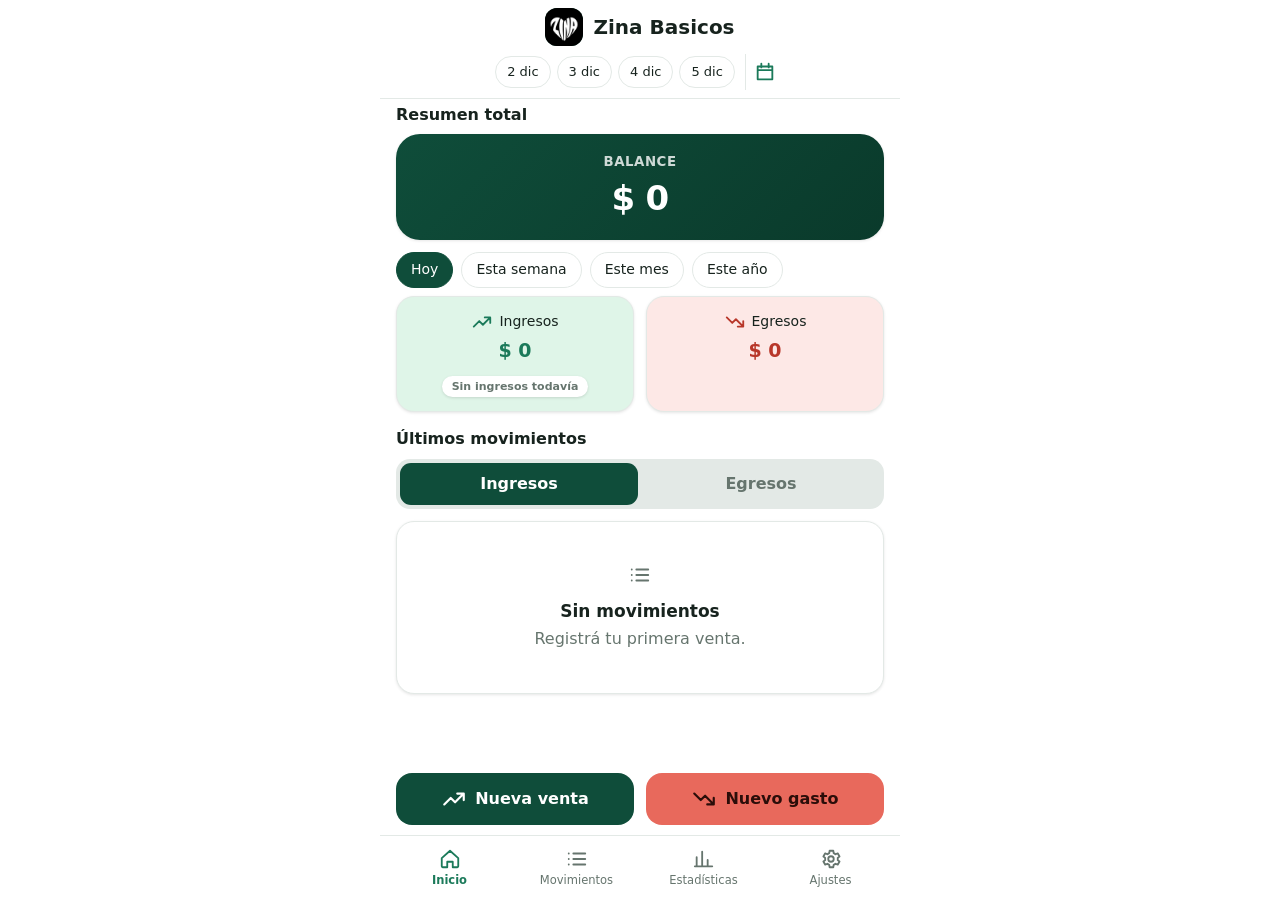
==== commit 64a2e6a6: "Update index.html" ====
--- a/index.html
+++ b/index.html
@@ -16,7 +16,7 @@
 :root{--bg:#fff;--c:#fff;--sh:0 1px 3px rgba(0,0,0,.1)}
 html,body{background:#fff;font-family:Roboto,system-ui,"Segoe UI",sans-serif;touch-action:pan-x pan-y;user-select:none;-webkit-user-select:none;-webkit-touch-callout:none;-webkit-tap-highlight-color:transparent}
 input,textarea,select{user-select:text;-webkit-user-select:text}
-.card{border:1px solid var(--b)}.bal{text-align:center}.hd{justify-content:center}.sum{align-items:center;text-align:center}
+.card{border:1px solid var(--b)}.bal{text-align:center}.hd{justify-content:center;text-align:center}.sum{align-items:center;text-align:center}
 .btn:active,.chip:active,nav button:active,.dots:active,.opt:active{opacity:.65}
 body.kb nav,body.kb .fab{display:none!important}
 body.kb .layer>div.fx .fxb{padding-bottom:45vh}
@@ -38,18 +38,18 @@
 html,body{margin:0;background:var(--bg);color:var(--t);font:16px/1.4 Roboto,system-ui,"Segoe UI",sans-serif}
 button,input,select,textarea{font:inherit;color:inherit}
 button{cursor:pointer;border:0;background:none}
-#app{max-width:520px;margin:0 auto;padding:114px 16px 190px;min-height:100vh}
+#app{max-width:520px;margin:0 auto;padding:104px 16px 190px;min-height:100vh}
 h1,h2,h3,p{margin:0}
 .hd{display:flex;align-items:center;gap:12px;margin-bottom:16px}
 .logo{width:44px;height:44px;border-radius:14px;background:var(--g);color:#fff;display:grid;place-items:center}
 .hd h1{font-size:20px;font-weight:700}.hd p{color:var(--m);font-size:14px}
 svg{width:22px;height:22px;fill:none;stroke:currentColor;stroke-width:2;stroke-linecap:round;stroke-linejoin:round;flex:none}
-.bal{background:linear-gradient(135deg,var(--g),#0a3a2b);color:#fff;border-radius:24px;padding:22px;box-shadow:var(--sh)}
+.bal{background:linear-gradient(135deg,var(--g),#0a3a2b);color:#fff;border-radius:24px;padding:16px 20px;box-shadow:var(--sh)}
 .bal small{opacity:.8;font-weight:600;letter-spacing:.04em}
-.bal .big{font-size:38px;font-weight:800;margin:6px 0;letter-spacing:-.02em}
+.bal .big{font-size:34px;font-weight:800;margin:2px 0;letter-spacing:-.02em}
 .bal p{font-size:13px;opacity:.75}
 .bal.neg{background:linear-gradient(135deg,#c0392b,#8c2a20)}
-.chips{display:flex;gap:8px;margin:18px 0 10px;overflow-x:auto}
+.chips{display:flex;gap:8px;margin:12px 0 8px;overflow-x:auto}
 .chip{padding:7px 14px;border-radius:999px;background:var(--c);border:1px solid var(--b);font-size:14px;white-space:nowrap}
 .chip.on{background:var(--g);border-color:var(--g);color:#fff}
 .two{display:grid;grid-template-columns:1fr 1fr;gap:12px}
@@ -57,13 +57,13 @@
 .sum{display:flex;flex-direction:column;gap:4px}.sum b{font-size:19px}.sum span{display:flex;align-items:center;gap:6px;font-size:14px}
 .sum.in{background:var(--gl)}.sum.in svg,.sum.in b{color:var(--g2)}
 .sum.out{background:var(--rl)}.sum.out svg,.sum.out b{color:var(--r)}
-h2.sec{font-size:18px;margin:22px 0 10px}
+h2.sec{font-size:16px;margin:16px 0 8px}
 .tabs{display:grid;grid-template-columns:repeat(var(--n,2),1fr);gap:4px;background:var(--b);padding:4px;border-radius:14px;margin-bottom:12px}
 .tabs button{padding:10px 4px;border-radius:11px;font-weight:600;color:var(--m)}
 .tabs .on{color:#fff;background:var(--g)}.tabs .on.o{background:var(--r)}
 .row{display:flex;align-items:center;gap:10px;padding:12px 4px;border-bottom:1px solid var(--b)}
 .row:last-child{border:0}
-.row .tx{flex:1;min-width:0}.row .tx b{display:block;overflow:hidden;text-overflow:ellipsis;white-space:nowrap}.row .tx small{color:var(--m)}
+.row .tx{flex:1;min-width:0}.row .tx b{display:-webkit-box;-webkit-line-clamp:2;-webkit-box-orient:vertical;overflow:hidden;word-break:break-word}.row .tx small{color:var(--m)}
 .amt{font-weight:700;white-space:nowrap}.amt.in{color:var(--g2)}.amt.out{color:var(--r)}
 .dots{width:40px;height:40px;border-radius:12px;display:grid;place-items:center;color:var(--m)}
 .dots:hover{background:var(--b)}
@@ -94,10 +94,10 @@
 #toast{position:fixed;left:50%;bottom:160px;transform:translateX(-50%);background:var(--g);color:#fff;padding:12px 18px;border-radius:14px;z-index:50;box-shadow:0 6px 20px rgba(0,0,0,.25);max-width:90%}
 #toast.bad{background:var(--r)}
 .chart{display:flex;align-items:flex-end;gap:8px;height:130px;overflow-x:auto;padding-bottom:4px}
-.bk{flex:1;min-width:34px;display:flex;flex-direction:column;align-items:center;height:100%;justify-content:flex-end;font-size:11px;color:var(--m)}
+.bk{flex:1;min-width:46px;padding:0 2px;text-align:center;display:flex;flex-direction:column;align-items:center;height:100%;justify-content:flex-end;font-size:11px;color:var(--m)}
 .bars{display:flex;align-items:flex-end;gap:3px;height:100%;width:100%;justify-content:center}
 .bars i{display:block;width:45%;max-width:18px;border-radius:5px 5px 0 0;min-height:2px}
-.bars .i{background:var(--g2)}.bars .o{background:var(--rs)}
+.bars .i{background:var(--g2)}.bars .o{background:var(--rs)}.bk.sel{background:var(--b);border-radius:8px}
 textarea.box{min-height:110px;font-size:12px;font-family:ui-monospace,monospace}
 .kv{display:flex;justify-content:space-between;padding:10px 0;border-bottom:1px solid var(--b)}
 .sw{width:52px;height:30px;border-radius:999px;background:var(--b);position:relative;flex:none;transition:.2s}.sw i{position:absolute;top:3px;left:3px;width:24px;height:24px;border-radius:50%;background:#fff;transition:.2s}.sw.on{background:var(--g2)}.sw.on i{left:25px}
@@ -131,10 +131,13 @@
 .fxb input:focus,.fxb textarea:focus,.fxb select:focus,.ctr input:focus,.ctr textarea:focus,.ctr select:focus{border-color:var(--g2);background:var(--c)}
 .fxb .acts{position:sticky;bottom:0;background:var(--c);padding:10px 0 4px;margin-top:14px;grid-template-columns:1fr 2fr}
 .il{display:flex;flex-wrap:wrap;gap:8px;align-items:center;padding:10px;border-radius:16px;border:1px solid var(--b);margin-bottom:8px}.il select{flex:1 1 100%}.il .step{flex:1}.il .step input{width:100%;min-width:0}.il .step button{width:44px;min-height:44px}
-.pk{display:flex;align-items:center;gap:12px;padding:12px 6px;margin:0;border-bottom:1px solid var(--b);font-size:16px;color:var(--t)}.pk input{width:24px;height:24px;min-height:0;padding:0;flex:none;accent-color:var(--g2)}.pk small{display:block;color:var(--m);font-weight:400}.pk:has(input:disabled){opacity:.45}
 .pf{position:relative}.pf span{position:absolute;left:16px;top:50%;transform:translateY(-50%);font-weight:800;font-size:22px;color:var(--m)}.pf input{padding-left:38px}
 .step{display:flex;gap:10px;align-items:center}.step button{width:52px;min-height:52px;flex:none;border-radius:14px;background:var(--b);font-size:26px;font-weight:700;line-height:1}.step input{text-align:center;font-size:20px;font-weight:700}
 .crow{display:flex;align-items:center;gap:10px;justify-content:space-between;padding:10px 0;border-bottom:1px solid var(--b)}.crow b{flex:1;min-width:0;overflow:hidden;text-overflow:ellipsis}.crow .step input{width:76px}.crow .step button{width:42px;min-height:42px;font-size:22px}
+.sr{position:relative;margin-bottom:12px}.sr svg{position:absolute;left:14px;top:50%;transform:translateY(-50%);color:var(--m);pointer-events:none}.sr input{padding-left:44px}
+.dh{display:flex;justify-content:space-between;align-items:center;gap:8px;padding:10px 4px 4px;font-size:13px;font-weight:600;color:var(--m)}.dh .amt{font-size:13px}
+.cr{display:flex;gap:8px;flex-wrap:wrap;margin:8px 0 4px}
+.fxb .err,.ctr .err{min-height:0;margin:2px 0 0}
 </style></head>
 <body>
 <header id="top"><div class="brand"><div class="logo" id="logo"></div><h1>Zina Basicos</h1></div><div class="dates" id="dates"></div></header>
@@ -147,7 +150,7 @@
 <script>
 "use strict";
 /* ===== Iconos SVG integrados (sin dependencias) ===== */
-const P={home:'M3 11l9-8 9 8v9a1 1 0 0 1-1 1h-5v-6H9v6H4a1 1 0 0 1-1-1z',list:'M8 6h13M8 12h13M8 18h13M3 6h.01M3 12h.01M3 18h.01',chart:'M4 20V10m6 10V4m6 16v-7m5 7H2',cog:'M12 15a3 3 0 1 0 0-6 3 3 0 0 0 0 6zm7.4-3a7.4 7.4 0 0 0-.1-1.2l2-1.6-2-3.4-2.4 1a7 7 0 0 0-2-1.2L14.5 3h-4l-.4 2.6a7 7 0 0 0-2 1.2l-2.4-1-2 3.4 2 1.6a7.4 7.4 0 0 0 0 2.4l-2 1.6 2 3.4 2.4-1a7 7 0 0 0 2 1.2l.4 2.6h4l.4-2.6a7 7 0 0 0 2-1.2l2.4 1 2-3.4-2-1.6c.1-.4.1-.8.1-1.2z',store:'M4 9l1-5h14l1 5M4 9a2.5 2.5 0 0 0 5 0 2.5 2.5 0 0 0 6 0 2.5 2.5 0 0 0 5 0M5 12v8h14v-8M10 20v-5h4v5',up:'M3 17l6-6 4 4 8-8M15 7h6v6',down:'M3 7l6 6 4-4 8 8M15 17h6v-6',dots:'M12 5h.01M12 12h.01M12 19h.01',back:'M15 18l-6-6 6-6',eye:'M2 12s4-7 10-7 10 7 10 7-4 7-10 7S2 12 2 12zm10 3a3 3 0 1 0 0-6 3 3 0 0 0 0 6z',edit:'M4 20h4L19 9l-4-4L4 16zM14 6l4 4',trash:'M4 7h16M10 11v6M14 11v6M6 7l1 13h10l1-13M9 7V4h6v3',cal:'M4 6h16v14H4zM4 10h16M8 3v4M16 3v4',box:'M21 8l-9-5-9 5v8l9 5 9-5zM3 8l9 5 9-5M12 13v8',plus:'M12 5v14M5 12h14',count:'M9 4h6v3H9zM7 5H5v16h14V5h-2M9 14l2 2 4-4'};
+const P={home:'M3 11l9-8 9 8v9a1 1 0 0 1-1 1h-5v-6H9v6H4a1 1 0 0 1-1-1z',list:'M8 6h13M8 12h13M8 18h13M3 6h.01M3 12h.01M3 18h.01',chart:'M4 20V10m6 10V4m6 16v-7m5 7H2',cog:'M12 15a3 3 0 1 0 0-6 3 3 0 0 0 0 6zm7.4-3a7.4 7.4 0 0 0-.1-1.2l2-1.6-2-3.4-2.4 1a7 7 0 0 0-2-1.2L14.5 3h-4l-.4 2.6a7 7 0 0 0-2 1.2l-2.4-1-2 3.4 2 1.6a7.4 7.4 0 0 0 0 2.4l-2 1.6 2 3.4 2.4-1a7 7 0 0 0 2 1.2l.4 2.6h4l.4-2.6a7 7 0 0 0 2-1.2l2.4 1 2-3.4-2-1.6c.1-.4.1-.8.1-1.2z',store:'M4 9l1-5h14l1 5M4 9a2.5 2.5 0 0 0 5 0 2.5 2.5 0 0 0 6 0 2.5 2.5 0 0 0 5 0M5 12v8h14v-8M10 20v-5h4v5',up:'M3 17l6-6 4 4 8-8M15 7h6v6',down:'M3 7l6 6 4-4 8 8M15 17h6v-6',dots:'M12 5h.01M12 12h.01M12 19h.01',back:'M15 18l-6-6 6-6',eye:'M2 12s4-7 10-7 10 7 10 7-4 7-10 7S2 12 2 12zm10 3a3 3 0 1 0 0-6 3 3 0 0 0 0 6z',edit:'M4 20h4L19 9l-4-4L4 16zM14 6l4 4',trash:'M4 7h16M10 11v6M14 11v6M6 7l1 13h10l1-13M9 7V4h6v3',cal:'M4 6h16v14H4zM4 10h16M8 3v4M16 3v4',box:'M21 8l-9-5-9 5v8l9 5 9-5zM3 8l9 5 9-5M12 13v8',plus:'M12 5v14M5 12h14',count:'M9 4h6v3H9zM7 5H5v16h14V5h-2M9 14l2 2 4-4',search:'M11 4a7 7 0 1 0 0 14 7 7 0 0 0 0-14zM21 21l-4.3-4.3'};
 const ic=n=>`<svg viewBox="0 0 24 24" aria-hidden="true"><path d="${P[n]}"/></svg>`;
 
 /* ===== Datos: localStorage (solo versión de prueba; importes en centavos enteros) =====
@@ -162,7 +165,6 @@
 
 /* ===== Utilidades ===== */
 const $=s=>document.querySelector(s);
-const nf=new Intl.NumberFormat('es-AR',{style:'currency',currency:'ARS',minimumFractionDigits:0,maximumFractionDigits:2});
 const fmt=c=>(c<0?'-':'')+'$ '+(Math.abs(c)/100).toLocaleString('en-US',{minimumFractionDigits:0,maximumFractionDigits:2});
 const esc=s=>String(s??'').replace(/[&<>"']/g,c=>({'&':'&amp;','<':'&lt;','>':'&gt;','"':'&quot;',"'":'&#39;'}[c]));
 const pad=n=>String(n).padStart(2,'0');
@@ -181,17 +183,16 @@
 const sorted=l=>[...l].sort((a,b)=>b.date.localeCompare(a.date)||b.created-a.created);
 const avail=()=>S.settings.initial+sum(S.movs,'in')-sum(S.movs,'out');
 const PER=[['day','Hoy'],['week','Esta semana'],['month','Este mes'],['year','Este año']];
-const CLI=['Minorista','Mayorista','Cliente habitual','Otro'],CAT=['Mercadería','Transporte','Alquiler','Servicios','Sueldos','Otro'];
 
 /* ===== Estado de UI ===== */
-const U={tab:'home',ht:'in',hp:'day',mt:'all',mp:'month',sp:'month',sd:'',md:''};
+const U={tab:'home',ht:'in',hp:'day',mt:'all',mp:'month',sp:'month',sd:'',md:'',q:'',lim:30};
 let busy=false,pendingDel=null;
 function toast(t,bad){const e=$('#toast');e.textContent=t;e.className=bad?'bad':'';e.hidden=false;clearTimeout(toast.k);toast.k=setTimeout(()=>e.hidden=true,2600)}
 
 /* ===== Vistas ===== */
 const chips=(cur,act)=>`<div class="chips" role="group">${PER.map(([k,l])=>`<button class="chip${cur===k?' on':''}" data-a="${act}" data-v="${k}">${l}</button>`).join('')}</div>`;
 function tabs(items,cur,act){return `<div class="tabs" role="tablist" style="--n:${items.length}">${items.map(([k,l])=>`<button role="tab" aria-selected="${cur===k}" class="${cur===k?'on':''}${k==='out'?' o':''}" data-a="${act}" data-v="${k}">${l}</button>`).join('')}</div>`}
-function row(m){const o=m.type==='out';const sub=[dlabel(m),o?m.cat:(m.client!==m.desc?m.client:m.clientCat),o?(m.party&&'Proveedor: '+m.party):m.place].filter(Boolean).map(esc).join(' · ');
+function row(m,g){const o=m.type==='out';const sub=[g===true?(m.time||''):dlabel(m),o?m.cat:(m.client!==m.desc?m.client:m.clientCat),o?(m.party&&'Proveedor: '+m.party):m.place].filter(Boolean).map(esc).join(' · ');
   return `<div class="row"><div class="tx"><b>${esc(m.desc)}</b><small>${sub}</small></div><span class="amt ${m.type}">${o?'−':'+'}${fmt(m.amount)}</span><button class="dots" data-a="menu" data-id="${m.id}" aria-label="Opciones de ${esc(m.desc)}">${ic('dots')}</button></div>`}
 const emptyList=(t)=>`<div class="empty">${ic('list')}<b>Sin movimientos</b>${t}</div>`;
 
@@ -205,15 +206,15 @@
   const at=r=>sum(S.movs.filter(m=>m.date>=r[0]&&m.date<=r[1]),'in');
   const p=at(pr),n=at(cu);let tx,c='var(--m)',i='';
   if(p===0)tx=n===0?'Sin ingresos todavía':'No hubo ingresos '+lb;
-  else{const r=Math.round((n-p)/p*1000)/10,a=Math.abs(r),s=a%1?a.toFixed(1):String(a);
+  else{const r=Math.round((n-p)/p*1000)/10,a=Math.abs(r),s=a>=100?String(Math.round(a)):(a%1?a.toFixed(1):String(a));
     if(r>0){tx=s+'% más que '+lb;c='var(--g2)';i=ic('up')}else if(r<0){tx=s+'% menos que '+lb;c='var(--r)';i=ic('down')}else tx='Igual que '+lb}
-  return `<span style="display:inline-flex;align-items:center;justify-content:center;gap:4px;margin-top:8px;padding:4px 10px;border-radius:999px;background:var(--c);box-shadow:0 1px 3px rgba(0,0,0,.12);font-size:11.5px;font-weight:700;color:${c};text-align:center">${i.replace('<svg','<svg style="width:14px;height:14px;color:'+c+'"')}${tx}</span>`}
+  return `<span style="display:inline-flex;align-items:center;justify-content:center;gap:4px;margin-top:8px;padding:4px 10px;border-radius:999px;background:var(--c);box-shadow:0 1px 3px rgba(0,0,0,.12);font-size:11px;font-weight:700;line-height:1.25;color:${c};text-align:left">${i.replace('<svg','<svg style="width:14px;height:14px;color:'+c+'"')}${tx}</span>`}
 /* Tarjeta de progreso de la meta mensual (solo si hay meta) */
 function goalCard(){const g=S.settings.goal||0;if(!g||!S.settings.goalOn)return '';const v=sum(S.movs.filter(m=>inPer(m.date,'month')),'in'),r=Math.round(v/g*100),ok=v>=g;
   return `<div class="card" style="margin-top:12px"><div style="display:flex;justify-content:space-between;align-items:baseline"><b>Meta del mes</b><b style="color:${ok?'var(--g2)':'var(--t)'}">${r}%</b></div><div style="height:10px;border-radius:99px;background:var(--b);margin:10px 0 8px;overflow:hidden"><div style="width:${Math.min(100,r)}%;height:100%;background:var(--g2);border-radius:99px"></div></div><small style="color:var(--m)">${fmt(v)} de ${fmt(g)} · ${ok?'¡Meta cumplida!':'faltan '+fmt(g-v)}</small></div>`}
 function vHome(){const per=S.movs.filter(m=>inPer(m.date,U.hp)),list=sorted(S.movs.filter(m=>m.type===U.ht));
   const shown=list.slice(0,5);
-  return `<h2 class="sec" style="margin:0 0 10px">Resumen total</h2>
+  return `<h2 class="sec" style="margin:0 0 8px">Resumen total</h2>
   <section class="bal${avail()<0?' neg':''}"><small>BALANCE</small><div class="big">${fmt(avail())}</div></section>
   ${chips(U.hp,'hper')}
   <div class="two"><div class="card sum in"><span>${ic('up')}Ingresos</span><b>${fmt(sum(per,'in'))}</b>${vsY(U.hp)}</div><div class="card sum out"><span>${ic('down')}Egresos</span><b>${fmt(sum(per,'out'))}</b></div></div>
@@ -224,10 +225,24 @@
   ${list.length>5?`<button class="link" data-a="tab" data-v="mov">Ver todos los movimientos</button>`:''}
   `}
 
-function vMov(){let l=sorted(S.movs.filter(m=>(U.md?m.date===U.md:inPer(m.date,U.mp))&&(U.mt==='all'||m.type===U.mt)));
-  return `<header class="hd"><div><h1>Movimientos</h1><p>${l.length} en el período</p></div></header>
-  ${tabs([['all','Todos'],['in','Ingresos'],['out','Egresos']],U.mt,'mtab')}${U.md?`<div class="chips"><span class="chip on">${U.md.split('-').reverse().join('/')}</span><button class="chip" data-a="mdclear">Quitar fecha</button></div>`:''}${chips(U.md?'':U.mp,'mper')}
-  <div class="card">${l.length?l.map(row).join(''):emptyList('No hay movimientos con estos filtros.')}</div>`}
+/* Buscador: con texto escrito busca en todos los movimientos, sin importar el período */
+const norm=s=>String(s??'').normalize('NFD').replace(/[\u0300-\u036f]/g,'').toLowerCase();
+const hasQ=()=>U.q.trim()!=='';
+function movFiltered(){const q=norm(U.q).split(/\s+/).filter(Boolean);
+  const hay=m=>{const h=norm([m.desc,m.client,m.place,m.party,m.notes,m.cat,m.clientCat,m.amount/100,dlabel(m),m.date.split('-').reverse().join('/')].concat((m.items||[]).map(x=>x.name),m.xt||[]).join(' '));return q.every(t=>h.includes(t))};
+  return sorted(S.movs.filter(m=>(U.mt==='all'||m.type===U.mt)&&(q.length?hay(m):(U.md?m.date===U.md:inPer(m.date,U.mp)))))}
+/* Muestra de a 30 movimientos; "Ver más" suma otros 30 */
+/* Movimientos agrupados por día, con el total de ingresos y egresos de cada día */
+function grpRows(l){const tot={};l.forEach(m=>{const t=tot[m.date]=tot[m.date]||{i:0,o:0};t[m.type==='in'?'i':'o']+=m.amount});
+  const dl=d=>{if(d===today())return 'Hoy';if(d===iso(new Date(Date.now()-864e5)))return 'Ayer';const p=d.split('-');return ['dom','lun','mar','mié','jue','vie','sáb'][new Date(+p[0],+p[1]-1,+p[2]).getDay()]+' '+p[2]+'/'+p[1]+'/'+p[0]};
+  let h='',prev='';l.slice(0,U.lim).forEach(m=>{if(m.date!==prev){prev=m.date;const t=tot[m.date];h+=`<div class="dh"><span>${dl(m.date)}</span><span>${t.i?`<b class="amt in">+${fmt(t.i)}</b>`:''}${t.i&&t.o?' ':''}${t.o?`<b class="amt out">−${fmt(t.o)}</b>`:''}</span></div>`}h+=row(m,true)});return h}
+const movList=l=>l.length?grpRows(l)+(l.length>U.lim?`<div style="text-align:center;padding:10px 0 4px"><small style="color:var(--m)">Mostrando ${U.lim} de ${l.length}</small><button class="btn ghost" style="width:100%;margin-top:8px" data-a="more">Ver más</button></div>`:''):emptyList(hasQ()?'No encontramos movimientos con esa búsqueda.':'No hay movimientos con estos filtros.');
+function movTop(){return (U.md&&!hasQ()?`<div class="chips"><span class="chip on">${U.md.split('-').reverse().join('/')}</span><button class="chip" data-a="mdclear">Quitar fecha</button></div>`:'')+(hasQ()?'<p style="color:var(--m);font-size:13px;margin:10px 0">Buscando en todos los movimientos</p>':chips(U.md?'':U.mp,'mper'))}
+function vMov(){let l=movFiltered();
+  return `<header class="hd"><div><h1>Movimientos</h1><p id="mc">${l.length} ${hasQ()?(l.length===1?'resultado':'resultados'):'en el período'}</p></div></header>
+  <div class="sr">${ic('search')}<input id="q" type="search" autocomplete="off" placeholder="Buscar cliente, producto o lugar" value="${esc(U.q)}" aria-label="Buscar movimientos"></div>
+  ${tabs([['all','Todos'],['in','Ingresos'],['out','Egresos']],U.mt,'mtab')}<div id="mt">${movTop()}</div>
+  <div class="card" id="ml">${movList(l)}</div>`}
 
 function vStats(){const l=S.movs.filter(m=>U.sd?m.date===U.sd:inPer(m.date,U.sp)),i=sum(l,'in'),o=sum(l,'out');
   let body;
@@ -236,29 +251,22 @@
   else if(U.sd)body=`<h2 class="sec">Movimientos del día</h2><div class="card">${sorted(l).map(row).join('')}</div>`;
   else{const yr=U.sp==='year',B={};l.forEach(m=>{const k=yr?m.date.slice(0,7):m.date;(B[k]=B[k]||{i:0,o:0})[m.type==='in'?'i':'o']+=m.amount});
     const ks=Object.keys(B).sort().slice(-12),mx=Math.max(...ks.map(k=>Math.max(B[k].i,B[k].o)));
-    const lb=k=>{const p=k.split('-');return yr?p[1]+'/'+p[0].slice(2):p[2]+'/'+p[1]};
-    body=`<div class="card"><div class="chart" role="img" aria-label="Ingresos frente a egresos">${ks.map(k=>`<div class="bk"><div class="bars"><i class="i" style="height:${B[k].i/mx*100}%"></i><i class="o" style="height:${B[k].o/mx*100}%"></i></div>${lb(k)}</div>`).join('')}</div>
-    <p style="font-size:13px;color:var(--m);margin-top:8px">Verde: ingresos · Rojo: egresos</p></div>
+    const lb=k=>{const p=k.split('-');if(yr)return p[1]+'/'+p[0].slice(2);const w=U.sp==='week'?['dom','lun','mar','mié','jue','vie','sáb'][new Date(+p[0],+p[1]-1,+p[2]).getDay()]+' ':'';return w+p[2]+'/'+p[1]};
+    body=`<div class="card"><div class="chart">${ks.map(k=>`<button type="button" class="bk" data-a="bar" data-t="${lb(k)}" data-i="${B[k].i}" data-o="${B[k].o}" aria-label="${lb(k)}"><div class="bars"><i class="i" style="height:${B[k].i/mx*100}%"></i><i class="o" style="height:${B[k].o/mx*100}%"></i></div>${lb(k)}</button>`).join('')}</div>
+    <p id="bi" style="font-size:13px;color:var(--m);margin-top:8px">Verde: ingresos · Rojo: egresos. Tocá una barra para ver los importes. Máximo: ${fmt(mx)}.</p></div>
     <h2 class="sec">Historial del período</h2><div class="card">${[...ks].reverse().map(k=>`<div class="kv"><span>${lb(k)}</span><span><b class="amt in">+${fmt(B[k].i)}</b> &nbsp; <b class="amt out">−${fmt(B[k].o)}</b></span></div>`).join('')}</div>`}
   return `<header class="hd"><div><h1>Estadísticas</h1><p>Calculadas con tus movimientos</p></div></header>${chips(U.sd?'':U.sp,'sper').replace(/Hoy/,'Día').replace('Esta semana','Semana').replace('Este mes','Mes').replace('Este año','Año')}<div class="card" style="display:flex;gap:8px;align-items:center;margin-bottom:12px"><label for="sd" style="margin:0;white-space:nowrap">Ver un día</label><input id="sd" type="date" value="${U.sd}">${U.sd?'<button class="chip" data-a="sdclear">Quitar</button>':''}</div>
   <div class="two"><div class="card sum in"><span>${ic('up')}Ingresos</span><b>${fmt(i)}</b></div><div class="card sum out"><span>${ic('down')}Egresos</span><b>${fmt(o)}</b></div></div>
   <div class="card sum" style="margin:12px 0"><span>Resultado neto</span><b style="color:${i-o<0?'var(--r)':'var(--g2)'}">${fmt(i-o)}</b></div>${body}`}
 
 function vSet(){const sw=(k,t,d)=>`<div class="card" style="display:flex;align-items:center;gap:12px;margin-bottom:12px"><div style="flex:1"><b>${t}</b><p style="color:var(--m);font-size:14px">${d}</p></div><button class="sw${S.settings[k]?' on':''}" role="switch" aria-checked="${!!S.settings[k]}" aria-label="${t}" data-a="tog" data-v="${k}"><i></i></button></div>`;
-  return `<header class="hd"><div><h1>Ajustes</h1></div></header>${sw('dark','Modo oscuro','Fondo negro para usar de noche.')}${sw('inv','Habilitar inventario','Agrega la sección Inventario y permite elegir productos al vender.')}${sw('goalOn','Habilitar meta mensual','Muestra en Inicio tu progreso de ventas del mes.')}${setForms()}`}
+  return `<header class="hd"><div><h1>Ajustes</h1></div></header>${sw('dark','Modo oscuro','Fondo negro para usar de noche.')}${sw('inv','Habilitar inventario','Agrega la sección Inventario y permite elegir productos al vender.')}${sw('goalOn','Habilitar meta mensual','Muestra en Inicio tu progreso de ventas del mes.')}${setForms()}${backupCard()}`}
+/* Copia de seguridad: copiar los datos y pegarlos en otro dominio o teléfono */
+function backupCard(){return `<h2 class="sec">Copia de seguridad</h2><div class="card"><p style="color:var(--m);font-size:14px">Tus datos se guardan solo en este navegador. Hacé una copia de vez en cuando para no perderlos y para pasarlos a otro teléfono o dirección.</p><label style="margin-top:16px">Con un archivo (recomendado)</label><p style="color:var(--m);font-size:13px;margin:0 0 8px">Exportar descarga un archivo con todos tus datos. Importar carga un archivo de copia que ya tengas.</p><div class="acts" style="margin-top:0"><button class="btn ghost" data-a="export">Exportar archivo</button><button class="btn ghost" data-a="file">Importar archivo</button></div><label for="ex" style="margin-top:20px">Con texto</label><p style="color:var(--m);font-size:13px;margin:0 0 8px">Copiar texto guarda todo como un texto largo que podés pegar en una nota. Para recuperarlo, pegalo en esta caja y tocá Importar texto.</p><textarea id="ex" class="box" spellcheck="false">${esc(JSON.stringify(S))}</textarea><div class="acts"><button class="btn ghost" data-a="copy">Copiar texto</button><button class="btn ghost" data-a="import">Importar texto</button></div><p style="color:var(--r);font-size:13px;margin-top:14px">Importar reemplaza todo lo que tengas cargado en la app.</p><input type="file" id="bf" accept=".json,application/json,text/plain" hidden></div>`}
 /* Saldo inicial y meta mensual (importes con comas automáticas) */
 function setForms(){const nf2=c=>c?(c/100).toLocaleString('en-US',{maximumFractionDigits:2}):'';
   const f=(id,t,d,n,v,e,b)=>`<form id="${id}" class="card" novalidate style="margin-bottom:12px"><b>${t}</b><p style="color:var(--m);font-size:14px;margin-bottom:10px">${d}</p><input class="money" name="${n}" inputmode="numeric" placeholder="$ 0" autocomplete="off" aria-label="${t}" value="${nf2(v)}"><small class="err" id="${e}"></small><button class="btn" style="width:100%;margin-top:8px">${b}</button></form>`;
   return f('sf','Saldo inicial','Con cuánta plata arrancás. Se suma al balance.','initial',S.settings.initial,'se','Guardar saldo inicial')+(S.settings.goalOn?f('gf','Meta mensual de ventas','Tu objetivo de ingresos por mes. Dejalo vacío para quitarla.','goal',S.settings.goal,'ge','Guardar meta'):'')}
-function vSetOld(){return `<header class="hd"><div><h1>Ajustes</h1><p>Configuración y copia de datos</p></div></header>
-  <form id="sf" class="card" novalidate><label for="sn" style="margin-top:0">Nombre del negocio</label><input id="sn" name="name" value="${esc(S.settings.name)}" maxlength="40">
-  <label for="si">Saldo inicial (ARS)</label><input id="si" name="initial" inputmode="decimal" value="${(S.settings.initial/100).toString().replace('.',',')}"><small class="err" id="se"></small>
-  <button class="btn" style="width:100%;margin-top:8px">Guardar ajustes</button></form>
-  <h2 class="sec">Copia de seguridad</h2><div class="card"><p style="color:var(--m);font-size:14px">Copiá este texto para guardar tus datos, o pegá una copia y tocá Importar (reemplaza lo actual).</p>
-  <label for="ex">Datos (JSON)</label><textarea id="ex" class="box" spellcheck="false">${esc(JSON.stringify(S))}</textarea>
-  <div class="acts"><button class="btn ghost" data-a="copy">Copiar</button><button class="btn" data-a="import">Importar</button></div></div>
-  <div class="acts"><button class="btn dng" data-a="reset" style="grid-column:1/-1">Borrar todos los datos</button></div>`}
-
 /* ===== Inventario ===== */
 function vInv(){const l=[...S.inv].sort((a,b)=>a.name.localeCompare(b.name)),u=l.reduce((a,i)=>a+i.stock,0),v=l.reduce((a,i)=>a+i.price*i.stock,0);
   return `<header class="hd"><div><h1>Inventario</h1><p>${l.length} productos</p></div></header><div class="two" style="margin-bottom:12px"><div class="card sum in"><span>${ic('box')}Productos total</span><b>${u}</b></div><div class="card sum"><span>Costo total</span><b>${fmt(v)}</b></div></div><div class="card">${l.length?l.map(i=>`<div class="row"><div class="tx"><b>${esc(i.name)}</b><small>Stock: <span style="color:${i.stock<=0?'var(--r)':'inherit'}">${i.stock}</span></small></div><span class="amt">${fmt(i.price)}</span><button class="dots" data-a="itemmenu" data-id="${i.id}" aria-label="Opciones de ${esc(i.name)}">${ic('dots')}</button></div>`).join(''):`<div class="empty">${ic('box')}<b>Sin productos</b>Agregá tu primer producto con su precio y stock.</div>`}</div>`}
@@ -299,21 +307,20 @@
   $('#fab').hidden=!(U.tab==='home'||U.tab==='inv');
   $('#fab').innerHTML=U.tab==='inv'?`<button class="btn cnt" data-a="count">${ic('count')}Conteo de stock</button><button class="btn fin" data-a="itemnew">${ic('plus')}Crear producto</button>`:`<button class="btn fin" data-a="new" data-v="in">${ic('up')}Nueva venta</button><button class="btn fout" data-a="new" data-v="out">${ic('down')}Nuevo gasto</button>`;dockPad()}
 function render(){chrome();$('#main').innerHTML=(mem?'<div class="card" style="background:var(--rl);margin-bottom:12px;font-size:14px"><b>Modo temporal:</b> este navegador no permite guardar datos. Se mantienen solo mientras la app esté abierta. Abrí el archivo index.html en tu navegador para que se conserven.</div>':'')+{home:vHome,mov:vMov,stats:vStats,set:vSet,inv:vInv}[U.tab]();
-  $('#nav').innerHTML=[['home','Inicio','home'],['mov','Movimientos','list'],['stats','Estadísticas','chart']].concat(S.settings.inv?[['inv','Inventario','box']]:[]).concat([['set','Ajustes','cog']]).map(([k,l,i])=>`<button data-a="tab" data-v="${k}" class="${U.tab===k?'on':''}"${U.tab===k?' aria-current="page"':''}>${ic(i)}${l}</button>`).join('');dockPad()}
+  $('#nav').innerHTML=[['home','Inicio','home'],['mov','Movimientos','list'],['stats','Estadísticas','chart']].concat(S.settings.inv?[['inv','Inventario','box']]:[]).concat([['set','Ajustes','cog']]).map(([k,l,i])=>`<button data-a="tab" data-v="${k}" class="${U.tab===k?'on':''}"${U.tab===k?' aria-current="page"':''}>${ic(i)}${l}</button>`).join('');dockPad();const ch=document.querySelector('.chart');if(ch)ch.scrollLeft=ch.scrollWidth}
 
 /* ===== Formularios (pantalla completa dentro de la app) ===== */
 function openForm(type,id){const m=id?S.movs.find(x=>x.id===id):null,o=type==='out',v=m||{};
-  const opts=(a,c)=>`<option value="">— Elegir —</option>`+a.map(x=>`<option${x===c?' selected':''}>${x}</option>`).join('');
   const L=$('#layer');L.hidden=false;document.body.style.overflow='hidden';
   L.innerHTML=`<div class="fx"><form id="mf" autocomplete="off" novalidate data-type="${type}" data-id="${m?m.id:''}"><div class="fxh${o?' out':''}"><div class="fxt"><button class="ib" type="button" data-a="back" aria-label="Volver">${ic('back')}</button><b>${m?(o?'Editar gasto':'Editar venta'):(o?'Nuevo gasto':'Nueva venta')}</b></div><label for="fa">Importe</label><div class="pf2"><span>$</span><input id="fa" name="amount" inputmode="numeric" placeholder="0" autocomplete="off" value="${m?(m.amount/100).toLocaleString('en-US',{maximumFractionDigits:2}):''}"></div><small class="err" id="ea"></small></div><div class="fxb">
   <label for="ff">Fecha</label><input id="ff" name="date" type="date" value="${v.date||today()}"><small class="err" id="ef"></small>
   
   ${o?`<label for="fd">Producto</label><input id="fd" name="desc" autocomplete="off" maxlength="80" value="${esc(v.desc||'')}"><small class="err" id="e1"></small>
-  <label for="fp">Proveedor (opcional)</label><input id="fp" name="party" autocomplete="off" maxlength="60" value="${esc(v.party||'')}"><datalist id="sup">${S.suppliers.map(s=>`<option value="${esc(s)}">`).join('')}</datalist>
+  <label for="fp">Proveedor (opcional)</label><input id="fp" name="party" autocomplete="off" maxlength="60" value="${esc(v.party||'')}">
   <label for="fn">Nota (opcional)</label><textarea id="fn" name="notes" rows="2" maxlength="200">${esc(v.notes||'')}</textarea>`
   :`<label for="fc">Cliente</label><input id="fc" name="client" autocomplete="off" maxlength="60" value="${esc(v.client||'')}"><small class="err" id="e1"></small>
-  ${S.settings.inv?`<label>Productos del inventario</label><div id="il"></div><button type="button" class="chip" id="al" data-a="addline">+ Agregar producto</button><small class="err" id="e4"></small>`:''}
-  <label for="fd">Producto</label><input id="fd" name="desc" autocomplete="off" maxlength="80" value="${esc(v.desc||'')}"><small class="err" id="e3"></small><div id="xp"></div><button type="button" class="chip" id="ap" data-a="addp">${S.settings.inv?'+ Agregar producto nuevo':'+ Agregar otro producto'}</button>
+  <label for="fd">Productos</label>${S.settings.inv?'<div id="il"></div>':''}<input id="fd" name="desc" autocomplete="off" maxlength="80" placeholder="${S.settings.inv?'Se completa al elegir del inventario':'Nombre del producto'}" value="${esc(v.desc||'')}"><small class="err" id="e3"></small><div id="xp"></div><small class="err" id="e4"></small>
+  <div class="cr">${S.settings.inv?'<button type="button" class="chip" id="al" data-a="addline">+ Del inventario</button>':''}<button type="button" class="chip" id="ap" data-a="addp">+ Otro producto</button></div>
   <label for="fl">Lugar de entrega</label><input id="fl" name="place" maxlength="60" autocomplete="off" value="${esc(v.place||'')}">
   <small class="err" id="e2"></small>
   <label for="fn">Nota (opcional)</label><textarea id="fn" name="notes" rows="2" maxlength="200">${esc(v.notes||'')}</textarea>`}
@@ -326,11 +333,13 @@
   d.innerHTML=`<select name="itemId" aria-label="Producto"><option value="">— Elegir producto —</option>${S.inv.map(i=>`<option value="${i.id}"${id===i.id?' selected':''}>${esc(i.name)} · ${fmt(i.price)} · stock ${i.stock}</option>`).join('')}</select><div class="step"><button type="button" data-a="lq" data-v="-1" aria-label="Restar">−</button><input name="qty" inputmode="numeric" value="${q||1}" aria-label="Cantidad"><button type="button" data-a="lq" data-v="1" aria-label="Sumar">+</button></div><button type="button" class="dots" data-a="lrm" aria-label="Quitar producto">${ic('trash')}</button>`;
   $('#il').appendChild(d);sumLines();lblAdd()}
 function addX(t){const d=document.createElement('div');d.className='il';d.innerHTML='<input name="xdesc" autocomplete="off" maxlength="80" placeholder="Otro producto" aria-label="Otro producto" style="flex:1 1 0;min-width:0" value="'+esc(t||'')+'"><button type="button" class="dots" data-a="lrm" aria-label="Quitar producto">'+ic('trash')+'</button>';$('#xp').appendChild(d);if(t===undefined)d.querySelector('input').focus()}
-function lblAdd(){const b=$('#al');if(b)b.textContent=document.querySelector('#il .il')?'+ Agregar otro producto':'+ Agregar producto'}
+function lblAdd(){const b=$('#al');if(b)b.textContent=document.querySelector('#il .il')?'+ Otro del inventario':'+ Del inventario'}
 function sumLines(){let t=0;const n=[];document.querySelectorAll('#il .il').forEach(r=>{const p=S.inv.find(x=>x.id===r.querySelector('select').value);if(!p)return;const q=Math.max(1,Math.floor(Number(r.querySelector('.step input').value))||1);t+=p.price*q;n.push(p.name+(q>1?' x'+q:''))});
   if(!n.length)return;$('#fa').value=(t/100).toLocaleString('en-US',{maximumFractionDigits:2});$('#fd').value=n.join(', ')}
-let skipPop=false;
-function closeForm(p){$('#layer').hidden=true;$('#layer').innerHTML='';document.body.style.overflow='';if(!p){try{if(history.state&&history.state.f){skipPop=true;history.back()}}catch(e){}}}
+let skipPop=false,dirty=false;
+/* Si hay cambios sin guardar, pregunta antes de cerrar un formulario */
+function tryClose(fromPop){if(!$('#layer').hidden&&dirty){if(fromPop){try{history.pushState({f:1},'')}catch(e){}}sheet(`<h3>¿Descartar lo que escribiste?</h3><p>Si salís ahora, se pierden los cambios sin guardar.</p><div class="acts"><button class="btn ghost" data-a="close">Seguir editando</button><button class="btn dng" data-a="discard">Descartar</button></div>`,1);return}closeForm(fromPop?1:0)}
+function closeForm(p){dirty=false;$('#layer').hidden=true;$('#layer').innerHTML='';document.body.style.overflow='';if(!p){try{if(history.state&&history.state.f){skipPop=true;history.back()}}catch(e){}}}
 
 function submitForm(f){if(busy)return;const fd=new FormData(f),d=Object.fromEntries(fd),o=f.dataset.type==='out',id=f.dataset.id;
   const a=parseMoney(d.amount);let bad=false;$('#ea').textContent='';$('#ef').textContent='';
@@ -348,8 +357,6 @@
   const before=JSON.stringify(S);
   if(id){const m=S.movs.find(x=>x.id===id);if(!m){busy=false;return toast('No se encontró el movimiento',1)}stk(m,1);Object.assign(m,rec);stk(m,-1)}
   else{const n=new Date();S.movs.push(Object.assign({id:uid(),type:f.dataset.type,time:pad(n.getHours())+':'+pad(n.getMinutes()),created:Date.now()},rec));stk(S.movs[S.movs.length-1],-1)}
-  if(o&&rec.party&&!S.suppliers.includes(rec.party))S.suppliers.push(rec.party);
-  if(!o&&rec.place&&!S.clients.includes(rec.place))S.clients.push(rec.place);
   if(!save()){S=JSON.parse(before);busy=false;return}
   closeForm();render();toast(id?'Cambios guardados':(o?'Gasto guardado':'Venta guardada'));setTimeout(()=>busy=false,400)}
 
@@ -364,19 +371,18 @@
   sheet(`<h3>Detalle</h3><dl>${r.map(([k,v])=>`<dt>${k}</dt><dd>${esc(v)}</dd>`).join('')}</dl><div class="acts"><button class="btn ghost" data-a="close">Cerrar</button><button class="btn" data-a="edit" data-id="${id}">Editar</button></div>`)}
 function confirmDel(id){const m=S.movs.find(x=>x.id===id);if(!m)return;pendingDel=id;
   sheet(`<h3>Eliminar ${kind(m)}</h3><p>¿Querés eliminar ${m.type==='out'?'este gasto':'esta venta'} de ${fmt(m.amount)}? Esta acción no se puede deshacer.</p><div class="acts"><button class="btn ghost" data-a="close">Cancelar</button><button class="btn dng" data-a="delok">Sí, eliminar</button></div>`,1)}
-function confirmReset(){sheet(`<h3>Borrar todos los datos</h3><p>Se eliminarán movimientos, saldo inicial y configuración. Esta acción no se puede deshacer.</p><div class="acts"><button class="btn ghost" data-a="close">Cancelar</button><button class="btn dng" data-a="resetok">Sí, borrar</button></div>`,1)}
 
 /* ===== Eventos ===== */
-document.addEventListener('click',e=>{if(e.target.id==='layer'){closeForm();return}const b=e.target.closest('[data-a]');if(!b)return;const a=b.dataset.a,v=b.dataset.v,id=b.dataset.id;
-  if(a==='tab'){if(v==='home'&&history.state&&history.state.t){history.back();return}pushT();U.tab=v;U.md='';render();scrollTo(0,0)}
-  else if(a==='htab'){U.ht=v;render()}else if(a==='mtab'){U.mt=v;render()}
-  else if(a==='hper'){U.hp=v;render()}else if(a==='mper'){U.mp=v;U.md='';render()}else if(a==='mdclear'){U.md='';render()}else if(a==='day'){pushT();U.md=v;U.tab='mov';render();scrollTo(0,0)}else if(a==='sper'){U.sp=v;U.sd='';render()}else if(a==='sdclear'){U.sd='';render()}
+document.addEventListener('click',e=>{if(e.target.id==='layer'){tryClose();return}const b=e.target.closest('[data-a]');if(!b)return;const a=b.dataset.a,v=b.dataset.v,id=b.dataset.id;
+  if(a==='tab'){if(v==='home'&&history.state&&history.state.t){history.back();return}pushT();U.tab=v;U.md='';U.q='';U.lim=30;render();scrollTo(0,0)}
+  else if(a==='htab'){U.ht=v;render()}else if(a==='mtab'){U.mt=v;U.lim=30;render()}
+  else if(a==='hper'){U.hp=v;render()}else if(a==='mper'){U.mp=v;U.md='';U.q='';U.lim=30;render()}else if(a==='mdclear'){U.md='';U.lim=30;render()}else if(a==='day'){pushT();U.q='';U.lim=30;U.md=v;U.tab='mov';render();scrollTo(0,0)}else if(a==='sper'){U.sp=v;U.sd='';render()}else if(a==='sdclear'){U.sd='';render()}
   else if(a==='new')openForm(v);
   else if(a==='tog'){S.settings[v]=!S.settings[v];if(v==='inv'&&!S.settings.inv&&U.tab==='inv')U.tab='set';save();render()}
-  else if(a==='itemnew')openItem();else if(a==='count')openCount();else if(a==='addline')addLine();else if(a==='addp')addX();else if(a==='pick'){if(!S.inv.length){toast('Primero creá productos en Inventario',1)}else sheet(`<h3>Elegí los productos</h3><div style="max-height:50vh;overflow:auto">${[...S.inv].sort((x,y)=>x.name.localeCompare(y.name)).map(i=>`<label class="pk"><input type="checkbox" value="${i.id}"${i.stock<=0?' disabled':''}><span><b>${esc(i.name)}</b><small>${fmt(i.price)} · stock ${i.stock}</small></span></label>`).join('')}</div><div class="acts"><button class="btn ghost" data-a="close">Cancelar</button><button class="btn" data-a="pickok">Agregar</button></div>`)}
-  else if(a==='pickok'){const have=[...document.querySelectorAll('#il select')].map(s=>s.value);document.querySelectorAll('#shade .pk input:checked').forEach(c=>{if(!have.includes(c.value))addLine(c.value)});closeSheet()}else if(a==='lq'){const inp=b.parentElement.querySelector('input');inp.value=Math.max(1,(Math.floor(Number(inp.value))||1)+Number(v));sumLines()}else if(a==='lrm'){b.closest('.il').remove();sumLines();lblAdd()}else if(a==='stk'){const el=document.getElementById(b.dataset.t);if(el)el.value=Math.max(0,(Math.floor(Number(el.value))||0)+Number(v))}else if(a==='itemmenu')itemMenu(id);else if(a==='itemedit'){closeSheet();openItem(id)}else if(a==='itemdel')itemDel(id);
+  else if(a==='itemnew')openItem();else if(a==='count')openCount();else if(a==='addline')addLine();else if(a==='addp')addX();else if(a==='lq'){const inp=b.parentElement.querySelector('input');inp.value=Math.max(1,(Math.floor(Number(inp.value))||1)+Number(v));sumLines()}else if(a==='lrm'){b.closest('.il').remove();sumLines();lblAdd()}else if(a==='stk'){const el=document.getElementById(b.dataset.t);if(el)el.value=Math.max(0,(Math.floor(Number(el.value))||0)+Number(v))}else if(a==='itemmenu')itemMenu(id);else if(a==='itemedit'){closeSheet();openItem(id)}else if(a==='itemdel')itemDel(id);
   else if(a==='itemdelok'){S.inv=S.inv.filter(x=>x.id!==id);save();closeSheet();render();toast('Producto eliminado')}
-  else if(a==='back')closeForm();
+  else if(a==='export'){try{const u=URL.createObjectURL(new Blob([JSON.stringify(S)],{type:'application/json'})),l=document.createElement('a');l.href=u;l.download='copia-zina-'+today()+'.json';document.body.appendChild(l);l.click();l.remove();setTimeout(()=>URL.revokeObjectURL(u),2000);toast('Archivo guardado')}catch(x){toast('No se pudo guardar el archivo',1)}}
+  else if(a==='file'){$('#bf').click()}else if(a==='more'){U.lim+=30;$('#ml').innerHTML=movList(movFiltered())}else if(a==='back')tryClose();else if(a==='discard'){closeSheet();closeForm()}else if(a==='bar'){document.querySelectorAll('.bk.sel').forEach(x=>x.classList.remove('sel'));b.classList.add('sel');$('#bi').innerHTML='<b style="color:var(--t)">'+esc(b.dataset.t)+'</b> · Ingresos <b style="color:var(--g2)">'+fmt(+b.dataset.i)+'</b> · Egresos <b style="color:var(--r)">'+fmt(+b.dataset.o)+'</b>'}
   else if(a==='menu')menu(id);
   else if(a==='detail')detail(id);
   else if(a==='edit'){closeSheet();openForm(S.movs.find(x=>x.id===id).type,id)}
@@ -387,10 +393,9 @@
   else if(a==='import'){try{const d=JSON.parse($('#ex').value);if(!d||!Array.isArray(d.movs)||!d.settings)throw 0;
     const ok=d.movs.every(m=>m&&typeof m.id==='string'&&(m.type==='in'||m.type==='out')&&Number.isInteger(m.amount)&&m.amount>0&&/^\d{4}-\d{2}-\d{2}$/.test(m.date));if(!ok||!Number.isInteger(d.settings.initial))throw 0;
     S=Object.assign({suppliers:[],clients:[]},d);S.movs.forEach((m,i)=>{m.desc=m.desc||'Movimiento';m.created=m.created||i});if(save()){render();toast('Datos importados')}}catch(x){toast('El texto no es una copia válida',1)}}
-  else if(a==='reset')confirmReset();
-  else if(a==='resetok'){S={settings:{name:'Mi negocio',initial:0},movs:[],suppliers:[],clients:[]};save();closeSheet();render();toast('Datos borrados')}});
+  });
 $('#shade').addEventListener('click',e=>{if(e.target.id==='shade')closeSheet()});
-document.addEventListener('keydown',e=>{if(e.key==='Escape'){if(!$('#shade').hidden)closeSheet();else if(!$('#layer').hidden)closeForm()}});
+document.addEventListener('keydown',e=>{if(e.key==='Escape'){if(!$('#shade').hidden)closeSheet();else if(!$('#layer').hidden)tryClose()}});
 document.addEventListener('submit',e=>{e.preventDefault();const f=e.target;
   if(f.id==='mf')submitForm(f);else if(f.id==='if')submitItem(f);else if(f.id==='cf')submitCount(f);
   else if(f.id==='sf'){const i=parseMoney(f.initial.value||'0');if(isNaN(i)||i<0){$('#se').textContent='Ingresá un saldo válido (0 o más).';return}
@@ -399,6 +404,10 @@
     S.settings.goal=g;save();render();toast(g?'Meta guardada':'Meta quitada')}});
 /* Sin zoom, sin menú de copiar/pegar fuera de los campos; filtro por día */
 document.addEventListener('gesturestart',e=>e.preventDefault());
+/* Marca el formulario como modificado cuando se escribe o se tocan los botones + / − / agregar / quitar */
+document.addEventListener('input',e=>{if(e.target.closest('#layer form'))dirty=true});
+document.addEventListener('change',e=>{if(e.target.closest('#layer form'))dirty=true});
+document.addEventListener('click',e=>{if(e.target.closest('#layer [data-a="stk"],#layer [data-a="lq"],#layer [data-a="lrm"],#layer [data-a="addline"],#layer [data-a="addp"]'))dirty=true});
 /* Con el teclado abierto se oculta el menú de abajo y el campo queda centrado, con su botón Guardar a la vista */
 const typing=()=>{const a=document.activeElement||{};return /^(INPUT|TEXTAREA|SELECT)$/.test(a.tagName)&&a.type!=='date'};
 /* El botón de agregar producto no le quita el foco al campo, así el teclado no se cierra */
@@ -408,15 +417,16 @@
 function kb(){document.body.classList.toggle('kb',typing());if(typing())setTimeout(()=>{try{if(document.activeElement.closest('.fx')){kbFix();setTimeout(kbFix,350);return}const a=document.activeElement,f=a.closest('form')||a,h=window.visualViewport?visualViewport.height:innerHeight;(f.offsetHeight<h-130?f:a).scrollIntoView({block:'nearest',behavior:'smooth'})}catch(e){}},300)}
 document.addEventListener('focusin',kb);document.addEventListener('focusout',()=>setTimeout(()=>document.body.classList.toggle('kb',typing()),150));
 /* Botón/gesto "atrás" del teléfono = Cancelar dentro de un formulario */
-window.addEventListener('popstate',()=>{if(skipPop){skipPop=false;return}if(!$('#layer').hidden)closeForm(1);else if(U.tab!=='home'){U.tab='home';U.md='';render();scrollTo(0,0)}});
+window.addEventListener('popstate',()=>{if(skipPop){skipPop=false;return}if(!$('#layer').hidden)tryClose(true);else if(U.tab!=='home'){U.tab='home';U.md='';render();scrollTo(0,0)}});
 /* Importe con comas automáticas: 10,000 */
 document.addEventListener('input',e=>{const el=e.target;if(el.id!=='fa'&&!el.classList.contains('money'))return;const p=el.value.replace(/[^\d.]/g,'').split('.');const ip=p[0].replace(/^0+(?=\d)/,'').replace(/\B(?=(\d{3})+(?!\d))/g,',');el.value=p.length>1?ip+'.'+p.slice(1).join('').slice(0,2):ip});
-/* Al elegir un producto de inventario se completan producto e importe (precio × cantidad) */
-function fillItem(){const s=$('#fi');if(!s)return;const it=S.inv.find(x=>x.id===s.value);if(!it)return;const q=Math.max(1,Math.floor(Number($('#fq').value))||1);$('#fd').value=it.name;$('#fa').value=(it.price*q/100).toLocaleString('en-US',{maximumFractionDigits:2})}
 document.addEventListener('change',e=>{if(e.target.closest('.il'))sumLines()});
 document.addEventListener('input',e=>{if(e.target.closest('.il'))sumLines()});
+/* Buscador de Movimientos: actualiza solo la lista (el teclado no se cierra) */
+document.addEventListener('input',e=>{if(e.target.id!=='q')return;U.q=e.target.value;U.lim=30;const l=movFiltered();$('#ml').innerHTML=movList(l);$('#mt').innerHTML=movTop();$('#mc').textContent=l.length+' '+(hasQ()?(l.length===1?'resultado':'resultados'):'en el período')});
+document.addEventListener('change',e=>{if(e.target.id==='bf'&&e.target.files[0]){const r=new FileReader();r.onload=()=>{$('#ex').value=String(r.result);$('[data-a="import"]').click()};r.onerror=()=>toast('No se pudo leer el archivo',1);r.readAsText(e.target.files[0]);e.target.value=''}});
 document.addEventListener('contextmenu',e=>{if(!e.target.closest('input,textarea'))e.preventDefault()});
-document.addEventListener('change',e=>{if(e.target.id==='sd'){U.sd=e.target.value;render()}else if(e.target.id==='cd'&&e.target.value){pushT();U.md=e.target.value;U.tab='mov';render();scrollTo(0,0)}});
+document.addEventListener('change',e=>{if(e.target.id==='sd'){U.sd=e.target.value;render()}else if(e.target.id==='cd'&&e.target.value){pushT();U.q='';U.lim=30;U.md=e.target.value;U.tab='mov';render();scrollTo(0,0)}});
 render();
 /* Instalación como app (PWA): registra el service worker si el navegador lo permite */
 try{if('serviceWorker' in navigator)window.addEventListener('load',()=>navigator.serviceWorker.register('sw.js').catch(()=>{}))}catch(e){}
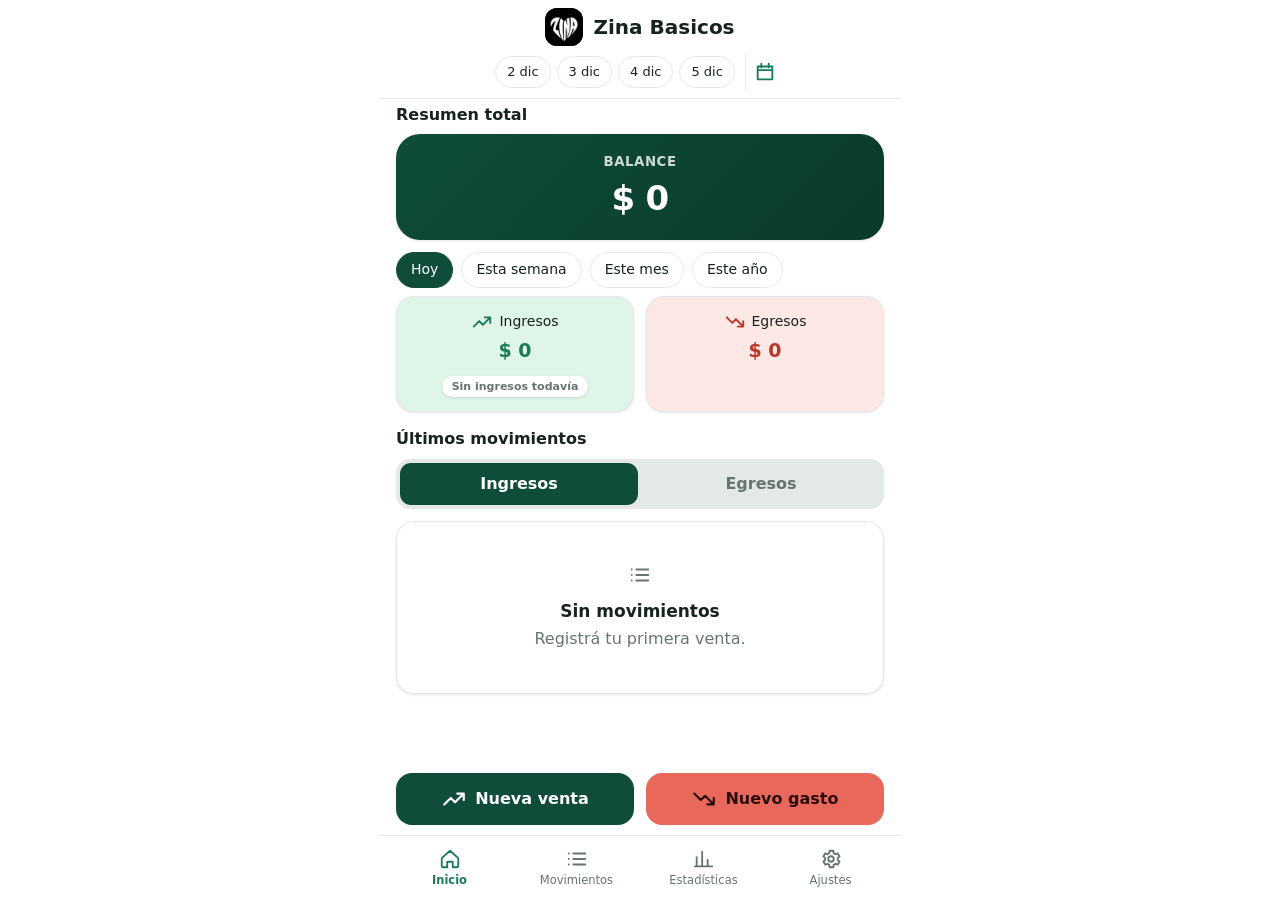
==== commit 3a1f225d: "Update index.html" ====
--- a/index.html
+++ b/index.html
@@ -138,6 +138,21 @@
 .dh{display:flex;justify-content:space-between;align-items:center;gap:8px;padding:10px 4px 4px;font-size:13px;font-weight:600;color:var(--m)}.dh .amt{font-size:13px}
 .cr{display:flex;gap:8px;flex-wrap:wrap;margin:8px 0 4px}
 .fxb .err,.ctr .err{min-height:0;margin:2px 0 0}
+/* Animaciones cortas (se apagan si el teléfono tiene activado reducir animaciones) */
+@keyframes fade{from{opacity:0;transform:translateY(8px)}}
+@keyframes grow{from{transform:scaleY(0)}}
+@keyframes fill{from{transform:scaleX(0)}}
+@keyframes rip{to{transform:scale(1);opacity:0}}
+@keyframes draw{to{stroke-dashoffset:0}}
+@keyframes pop{from{opacity:0;transform:translateX(-50%) scale(.9)}}
+#main.anim{animation:fade .28s ease-out}
+.anim .bars i{transform-origin:bottom;animation:grow .6s cubic-bezier(.2,.8,.2,1) backwards}
+.anim .gbar{transform-origin:left;animation:fill .9s cubic-bezier(.2,.8,.2,1) .15s backwards}
+.btn,.chip,nav button,.tabs button,.dots,.ib,.opt,.step button{position:relative;overflow:hidden}
+.rp{position:absolute;border-radius:50%;background:currentColor;opacity:.25;transform:scale(0);animation:rip .55s ease-out forwards;pointer-events:none}
+.tk{width:20px;height:20px;vertical-align:-4px;margin-right:6px;stroke-dasharray:24;stroke-dashoffset:24;animation:draw .4s .1s ease-out forwards}
+#toast{animation:pop .22s ease-out}
+@media (prefers-reduced-motion:reduce){*,*::before,*::after{animation:none!important;transition:none!important}.tk{stroke-dashoffset:0}}
 </style></head>
 <body>
 <header id="top"><div class="brand"><div class="logo" id="logo"></div><h1>Zina Basicos</h1></div><div class="dates" id="dates"></div></header>
@@ -186,8 +201,8 @@
 
 /* ===== Estado de UI ===== */
 const U={tab:'home',ht:'in',hp:'day',mt:'all',mp:'month',sp:'month',sd:'',md:'',q:'',lim:30};
-let busy=false,pendingDel=null;
-function toast(t,bad){const e=$('#toast');e.textContent=t;e.className=bad?'bad':'';e.hidden=false;clearTimeout(toast.k);toast.k=setTimeout(()=>e.hidden=true,2600)}
+let busy=false,pendingDel=null,anim=false,lastBal;const reduced=matchMedia('(prefers-reduced-motion: reduce)').matches;
+function toast(t,bad){const e=$('#toast');e.innerHTML=(bad?'':'<svg class="tk" viewBox="0 0 24 24" aria-hidden="true"><path d="M5 13l4 4L19 7"/></svg>')+esc(t);e.className=bad?'bad':'';e.hidden=true;void e.offsetWidth;e.hidden=false;clearTimeout(toast.k);toast.k=setTimeout(()=>e.hidden=true,2600)}
 
 /* ===== Vistas ===== */
 const chips=(cur,act)=>`<div class="chips" role="group">${PER.map(([k,l])=>`<button class="chip${cur===k?' on':''}" data-a="${act}" data-v="${k}">${l}</button>`).join('')}</div>`;
@@ -211,7 +226,7 @@
   return `<span style="display:inline-flex;align-items:center;justify-content:center;gap:4px;margin-top:8px;padding:4px 10px;border-radius:999px;background:var(--c);box-shadow:0 1px 3px rgba(0,0,0,.12);font-size:11px;font-weight:700;line-height:1.25;color:${c};text-align:left">${i.replace('<svg','<svg style="width:14px;height:14px;color:'+c+'"')}${tx}</span>`}
 /* Tarjeta de progreso de la meta mensual (solo si hay meta) */
 function goalCard(){const g=S.settings.goal||0;if(!g||!S.settings.goalOn)return '';const v=sum(S.movs.filter(m=>inPer(m.date,'month')),'in'),r=Math.round(v/g*100),ok=v>=g;
-  return `<div class="card" style="margin-top:12px"><div style="display:flex;justify-content:space-between;align-items:baseline"><b>Meta del mes</b><b style="color:${ok?'var(--g2)':'var(--t)'}">${r}%</b></div><div style="height:10px;border-radius:99px;background:var(--b);margin:10px 0 8px;overflow:hidden"><div style="width:${Math.min(100,r)}%;height:100%;background:var(--g2);border-radius:99px"></div></div><small style="color:var(--m)">${fmt(v)} de ${fmt(g)} · ${ok?'¡Meta cumplida!':'faltan '+fmt(g-v)}</small></div>`}
+  return `<div class="card" style="margin-top:12px"><div style="display:flex;justify-content:space-between;align-items:baseline"><b>Meta del mes</b><b style="color:${ok?'var(--g2)':'var(--t)'}">${r}%</b></div><div style="height:10px;border-radius:99px;background:var(--b);margin:10px 0 8px;overflow:hidden"><div class="gbar" style="width:${Math.min(100,r)}%;height:100%;background:var(--g2);border-radius:99px"></div></div><small style="color:var(--m)">${fmt(v)} de ${fmt(g)} · ${ok?'¡Meta cumplida!':'faltan '+fmt(g-v)}</small></div>`}
 function vHome(){const per=S.movs.filter(m=>inPer(m.date,U.hp)),list=sorted(S.movs.filter(m=>m.type===U.ht));
   const shown=list.slice(0,5);
   return `<h2 class="sec" style="margin:0 0 8px">Resumen total</h2>
@@ -305,9 +320,13 @@
   if(!$('#logo').firstChild)$('#logo').innerHTML=ic('store')+'<img alt="Zina Basicos" referrerpolicy="no-referrer" src="[data-uri]" onerror="this.remove()">';
   $('#dates').innerHTML=h+`<span class="calb">${ic('cal')}<input type="date" id="cd" aria-label="Elegir fecha en el calendario"></span>`;
   $('#fab').hidden=!(U.tab==='home'||U.tab==='inv');
-  $('#fab').innerHTML=U.tab==='inv'?`<button class="btn cnt" data-a="count">${ic('count')}Conteo de stock</button><button class="btn fin" data-a="itemnew">${ic('plus')}Crear producto</button>`:`<button class="btn fin" data-a="new" data-v="in">${ic('up')}Nueva venta</button><button class="btn fout" data-a="new" data-v="out">${ic('down')}Nuevo gasto</button>`;dockPad()}
+  const fh=U.tab==='inv'?`<button class="btn cnt" data-a="count">${ic('count')}Conteo de stock</button><button class="btn fin" data-a="itemnew">${ic('plus')}Crear producto</button>`:`<button class="btn fin" data-a="new" data-v="in">${ic('up')}Nueva venta</button><button class="btn fout" data-a="new" data-v="out">${ic('down')}Nuevo gasto</button>`;if(fh!==chrome.f){chrome.f=fh;$('#fab').innerHTML=fh}dockPad()}
+/* El balance "cuenta" hasta su valor nuevo */
+function countTo(el,a,b){const t0=performance.now(),D=650;(function f(t){const k=Math.min(1,(t-t0)/D),e=1-Math.pow(1-k,3);el.textContent=fmt(k<1?Math.round((a+(b-a)*e)/100)*100:b);if(k<1)requestAnimationFrame(f)})(t0)}
 function render(){chrome();$('#main').innerHTML=(mem?'<div class="card" style="background:var(--rl);margin-bottom:12px;font-size:14px"><b>Modo temporal:</b> este navegador no permite guardar datos. Se mantienen solo mientras la app esté abierta. Abrí el archivo index.html en tu navegador para que se conserven.</div>':'')+{home:vHome,mov:vMov,stats:vStats,set:vSet,inv:vInv}[U.tab]();
-  $('#nav').innerHTML=[['home','Inicio','home'],['mov','Movimientos','list'],['stats','Estadísticas','chart']].concat(S.settings.inv?[['inv','Inventario','box']]:[]).concat([['set','Ajustes','cog']]).map(([k,l,i])=>`<button data-a="tab" data-v="${k}" class="${U.tab===k?'on':''}"${U.tab===k?' aria-current="page"':''}>${ic(i)}${l}</button>`).join('');dockPad();const ch=document.querySelector('.chart');if(ch)ch.scrollLeft=ch.scrollWidth}
+  $('#nav').innerHTML=[['home','Inicio','home'],['mov','Movimientos','list'],['stats','Estadísticas','chart']].concat(S.settings.inv?[['inv','Inventario','box']]:[]).concat([['set','Ajustes','cog']]).map(([k,l,i])=>`<button data-a="tab" data-v="${k}" class="${U.tab===k?'on':''}"${U.tab===k?' aria-current="page"':''}>${ic(i)}${l}</button>`).join('');dockPad();const ch=document.querySelector('.chart');if(ch)ch.scrollLeft=ch.scrollWidth;
+  const mn=$('#main');mn.className='';if(anim&&!reduced){void mn.offsetWidth;mn.className='anim'}anim=false;
+  const bb=document.querySelector('.bal .big');if(bb){const v=avail();if(lastBal!==undefined&&lastBal!==v&&!reduced)countTo(bb,lastBal,v);lastBal=v}}
 
 /* ===== Formularios (pantalla completa dentro de la app) ===== */
 function openForm(type,id){const m=id?S.movs.find(x=>x.id===id):null,o=type==='out',v=m||{};
@@ -374,9 +393,9 @@
 
 /* ===== Eventos ===== */
 document.addEventListener('click',e=>{if(e.target.id==='layer'){tryClose();return}const b=e.target.closest('[data-a]');if(!b)return;const a=b.dataset.a,v=b.dataset.v,id=b.dataset.id;
-  if(a==='tab'){if(v==='home'&&history.state&&history.state.t){history.back();return}pushT();U.tab=v;U.md='';U.q='';U.lim=30;render();scrollTo(0,0)}
+  if(a==='tab'){if(v==='home'&&history.state&&history.state.t){history.back();return}pushT();U.tab=v;U.md='';U.q='';U.lim=30;anim=true;render();scrollTo(0,0)}
   else if(a==='htab'){U.ht=v;render()}else if(a==='mtab'){U.mt=v;U.lim=30;render()}
-  else if(a==='hper'){U.hp=v;render()}else if(a==='mper'){U.mp=v;U.md='';U.q='';U.lim=30;render()}else if(a==='mdclear'){U.md='';U.lim=30;render()}else if(a==='day'){pushT();U.q='';U.lim=30;U.md=v;U.tab='mov';render();scrollTo(0,0)}else if(a==='sper'){U.sp=v;U.sd='';render()}else if(a==='sdclear'){U.sd='';render()}
+  else if(a==='hper'){U.hp=v;render()}else if(a==='mper'){U.mp=v;U.md='';U.q='';U.lim=30;render()}else if(a==='mdclear'){U.md='';U.lim=30;render()}else if(a==='day'){pushT();U.q='';U.lim=30;U.md=v;U.tab='mov';anim=true;render();scrollTo(0,0)}else if(a==='sper'){U.sp=v;U.sd='';anim=true;render()}else if(a==='sdclear'){U.sd='';render()}
   else if(a==='new')openForm(v);
   else if(a==='tog'){S.settings[v]=!S.settings[v];if(v==='inv'&&!S.settings.inv&&U.tab==='inv')U.tab='set';save();render()}
   else if(a==='itemnew')openItem();else if(a==='count')openCount();else if(a==='addline')addLine();else if(a==='addp')addX();else if(a==='lq'){const inp=b.parentElement.querySelector('input');inp.value=Math.max(1,(Math.floor(Number(inp.value))||1)+Number(v));sumLines()}else if(a==='lrm'){b.closest('.il').remove();sumLines();lblAdd()}else if(a==='stk'){const el=document.getElementById(b.dataset.t);if(el)el.value=Math.max(0,(Math.floor(Number(el.value))||0)+Number(v))}else if(a==='itemmenu')itemMenu(id);else if(a==='itemedit'){closeSheet();openItem(id)}else if(a==='itemdel')itemDel(id);
@@ -404,6 +423,8 @@
     S.settings.goal=g;save();render();toast(g?'Meta guardada':'Meta quitada')}});
 /* Sin zoom, sin menú de copiar/pegar fuera de los campos; filtro por día */
 document.addEventListener('gesturestart',e=>e.preventDefault());
+/* Efecto de toque tipo Android en botones */
+document.addEventListener('pointerdown',e=>{const b=e.target.closest('.btn,.chip,nav button,.tabs button,.dots,.ib,.opt,.step button');if(!b||reduced)return;const r=b.getBoundingClientRect(),d=Math.max(r.width,r.height)*2,s=document.createElement('span');s.className='rp';s.style.cssText='width:'+d+'px;height:'+d+'px;left:'+(e.clientX-r.left-d/2)+'px;top:'+(e.clientY-r.top-d/2)+'px';b.appendChild(s);setTimeout(()=>s.remove(),600)});
 /* Marca el formulario como modificado cuando se escribe o se tocan los botones + / − / agregar / quitar */
 document.addEventListener('input',e=>{if(e.target.closest('#layer form'))dirty=true});
 document.addEventListener('change',e=>{if(e.target.closest('#layer form'))dirty=true});
@@ -417,7 +438,7 @@
 function kb(){document.body.classList.toggle('kb',typing());if(typing())setTimeout(()=>{try{if(document.activeElement.closest('.fx')){kbFix();setTimeout(kbFix,350);return}const a=document.activeElement,f=a.closest('form')||a,h=window.visualViewport?visualViewport.height:innerHeight;(f.offsetHeight<h-130?f:a).scrollIntoView({block:'nearest',behavior:'smooth'})}catch(e){}},300)}
 document.addEventListener('focusin',kb);document.addEventListener('focusout',()=>setTimeout(()=>document.body.classList.toggle('kb',typing()),150));
 /* Botón/gesto "atrás" del teléfono = Cancelar dentro de un formulario */
-window.addEventListener('popstate',()=>{if(skipPop){skipPop=false;return}if(!$('#layer').hidden)tryClose(true);else if(U.tab!=='home'){U.tab='home';U.md='';render();scrollTo(0,0)}});
+window.addEventListener('popstate',()=>{if(skipPop){skipPop=false;return}if(!$('#layer').hidden)tryClose(true);else if(U.tab!=='home'){U.tab='home';U.md='';anim=true;render();scrollTo(0,0)}});
 /* Importe con comas automáticas: 10,000 */
 document.addEventListener('input',e=>{const el=e.target;if(el.id!=='fa'&&!el.classList.contains('money'))return;const p=el.value.replace(/[^\d.]/g,'').split('.');const ip=p[0].replace(/^0+(?=\d)/,'').replace(/\B(?=(\d{3})+(?!\d))/g,',');el.value=p.length>1?ip+'.'+p.slice(1).join('').slice(0,2):ip});
 document.addEventListener('change',e=>{if(e.target.closest('.il'))sumLines()});
@@ -426,7 +447,7 @@
 document.addEventListener('input',e=>{if(e.target.id!=='q')return;U.q=e.target.value;U.lim=30;const l=movFiltered();$('#ml').innerHTML=movList(l);$('#mt').innerHTML=movTop();$('#mc').textContent=l.length+' '+(hasQ()?(l.length===1?'resultado':'resultados'):'en el período')});
 document.addEventListener('change',e=>{if(e.target.id==='bf'&&e.target.files[0]){const r=new FileReader();r.onload=()=>{$('#ex').value=String(r.result);$('[data-a="import"]').click()};r.onerror=()=>toast('No se pudo leer el archivo',1);r.readAsText(e.target.files[0]);e.target.value=''}});
 document.addEventListener('contextmenu',e=>{if(!e.target.closest('input,textarea'))e.preventDefault()});
-document.addEventListener('change',e=>{if(e.target.id==='sd'){U.sd=e.target.value;render()}else if(e.target.id==='cd'&&e.target.value){pushT();U.q='';U.lim=30;U.md=e.target.value;U.tab='mov';render();scrollTo(0,0)}});
+document.addEventListener('change',e=>{if(e.target.id==='sd'){U.sd=e.target.value;render()}else if(e.target.id==='cd'&&e.target.value){pushT();U.q='';U.lim=30;U.md=e.target.value;U.tab='mov';anim=true;render();scrollTo(0,0)}});
 render();
 /* Instalación como app (PWA): registra el service worker si el navegador lo permite */
 try{if('serviceWorker' in navigator)window.addEventListener('load',()=>navigator.serviceWorker.register('sw.js').catch(()=>{}))}catch(e){}
